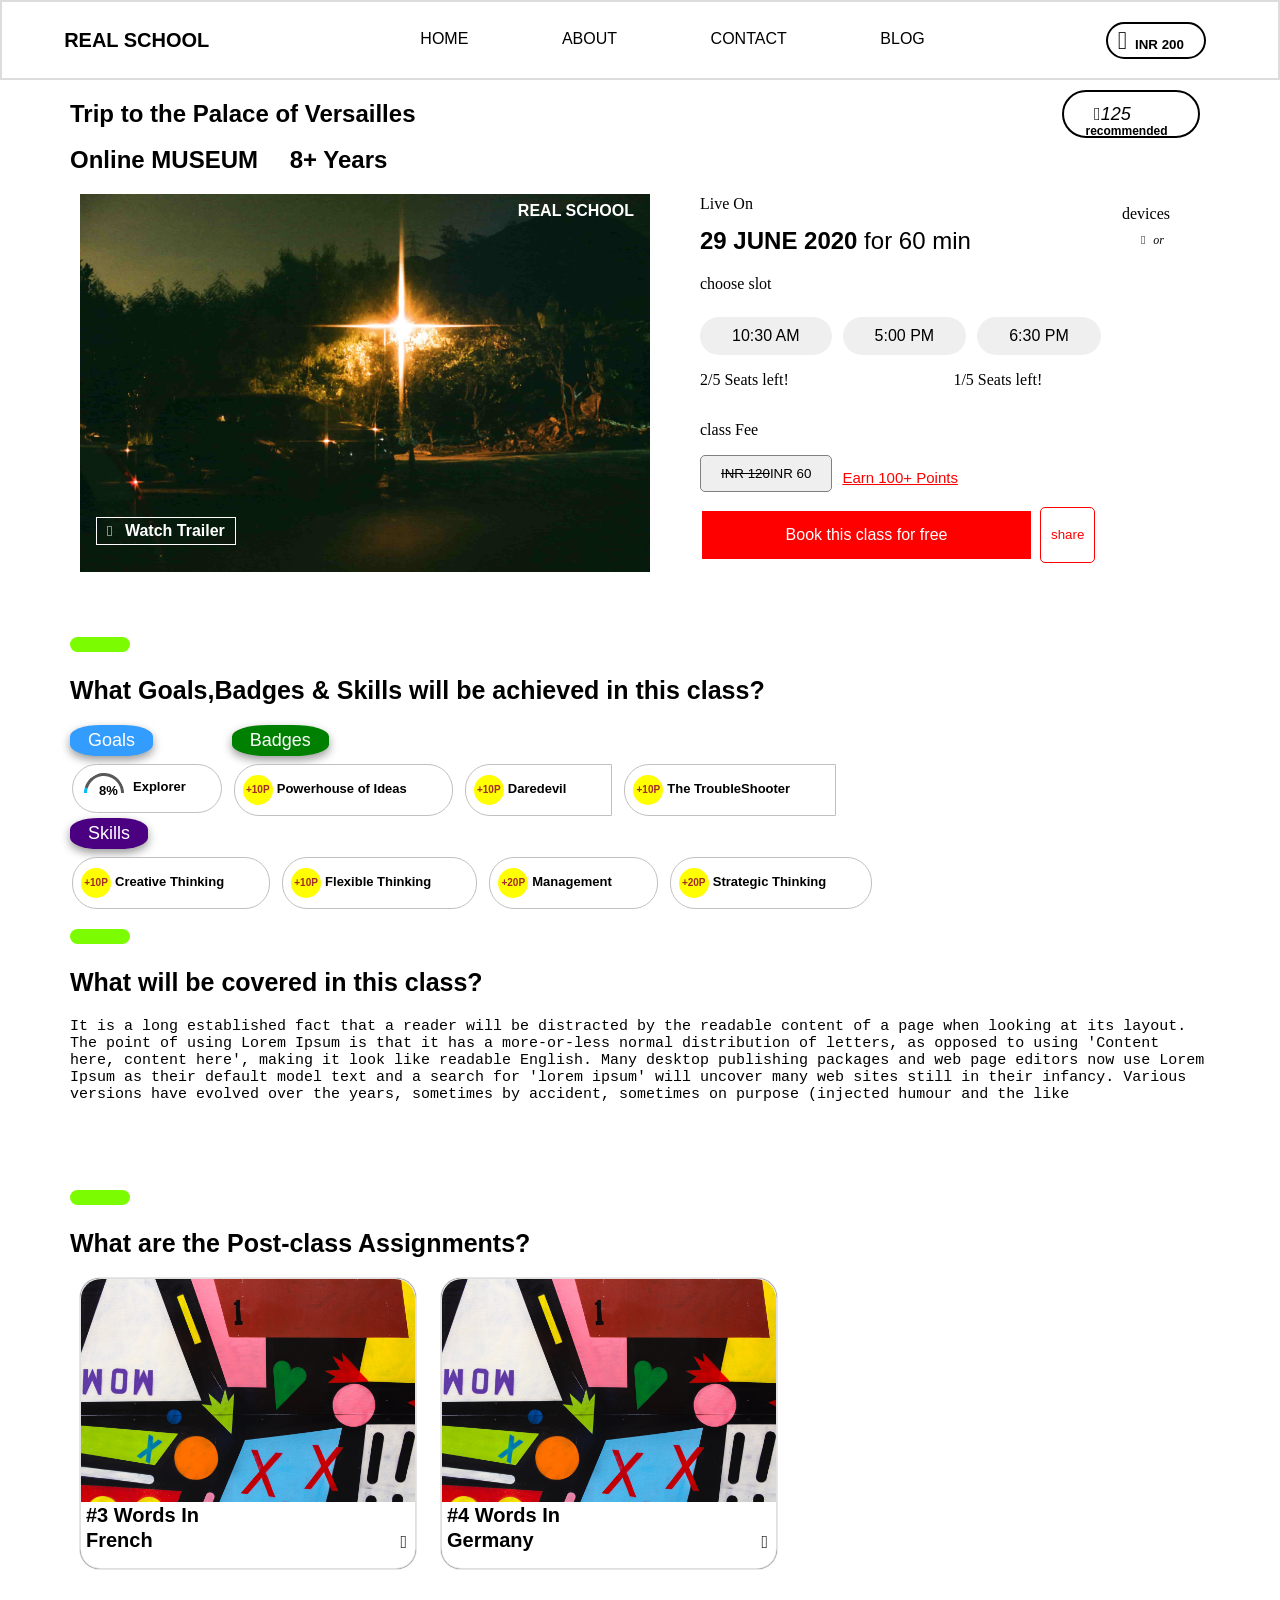
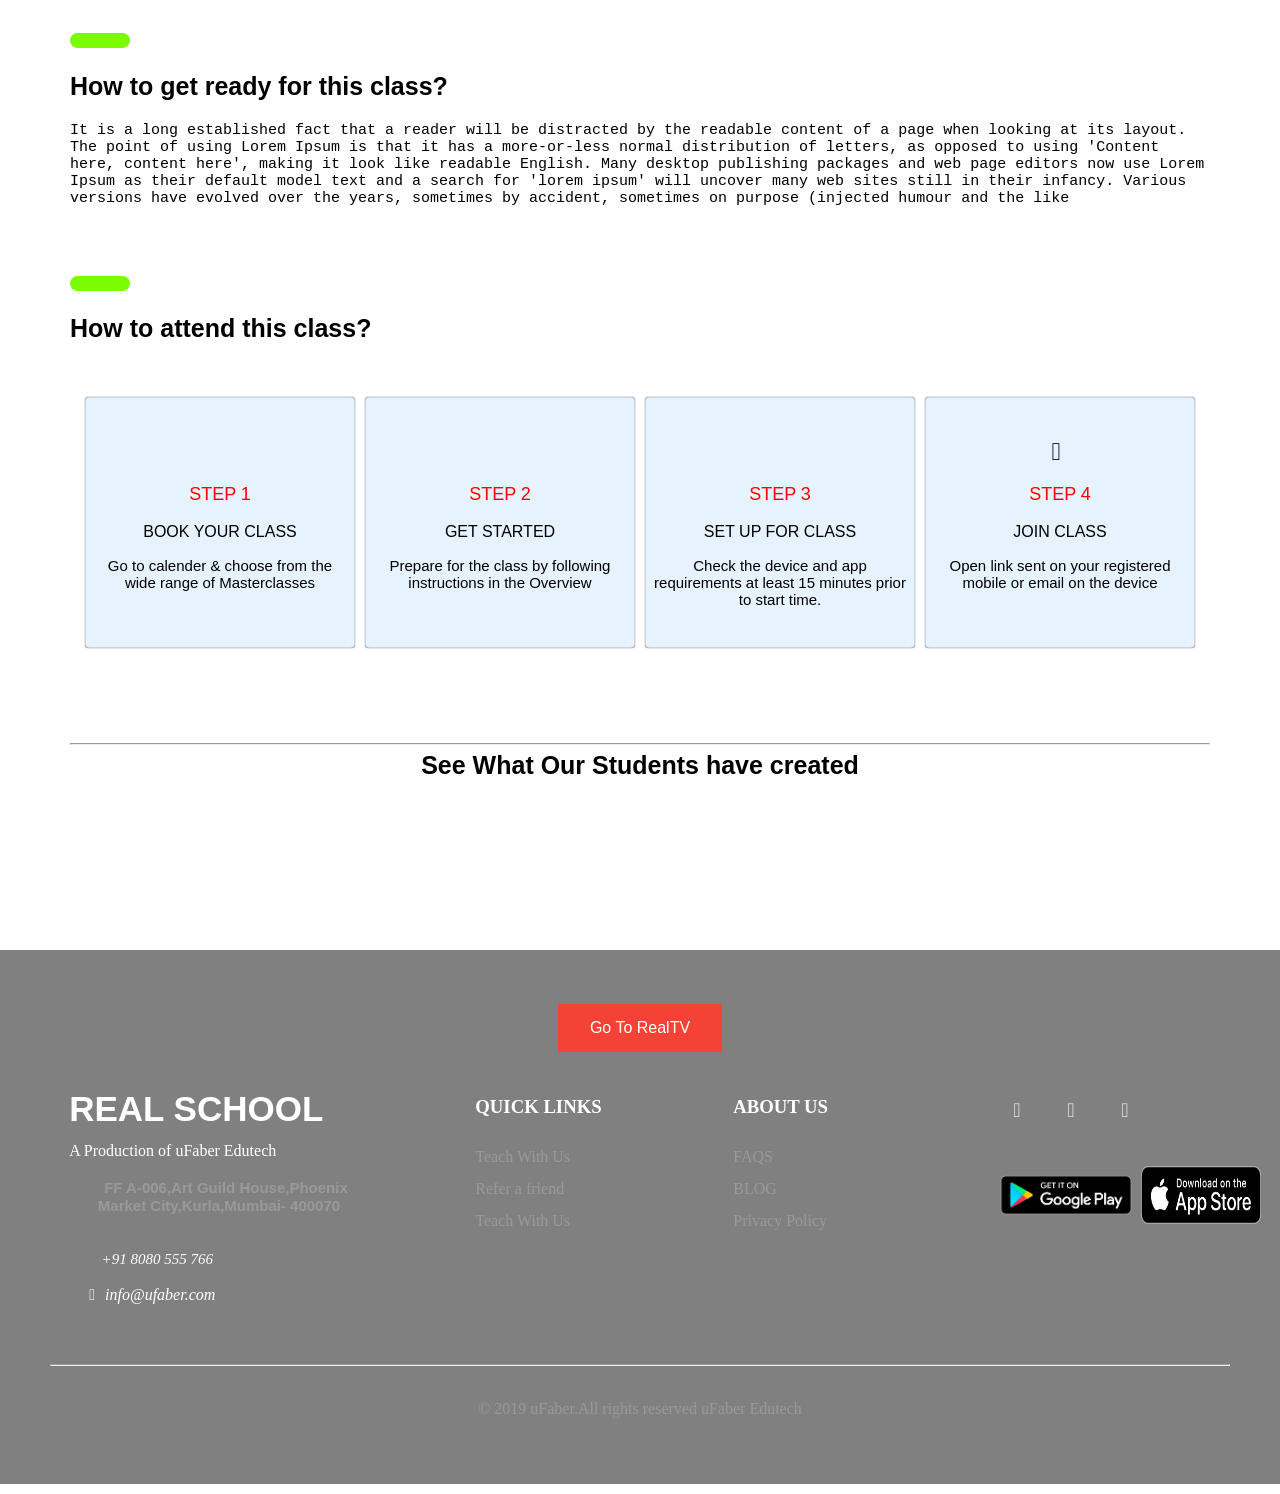
==== home.html @ 6461857f "changed js" ====
<!DOCTYPE html>
<html lang="en" dir="ltr">
  <head>
    <meta charset="utf-8">
      <meta name="viewport" content="width=device-width, initial-scale=1.0">
      <link rel="stylesheet" href="nav.css">
      <link rel="stylesheet" href="styles.css">
      <link rel="stylesheet" href="cards.css">
      <link rel="stylesheet" href="image-slider.css">
      <link rel="stylesheet" href="target.css">
    <link rel="stylesheet" href="https://cdnjs.cloudflare.com/ajax/libs/slick-carousel/1.8.1/slick.min.css" />
    <link rel="stylesheet" href="https://cdnjs.cloudflare.com/ajax/libs/font-awesome/4.7.0/css/font-awesome.min.css"/>
    <link rel="stylesheet" href="footer.css">
    <title></title>
  </head>
  <body>
    <nav>
  <div class="logo">
      <h4 id="school">REAL SCHOOL</h4>
  </div>
  <ul class="nav-links">
      <a href="#">Home</a>
      <a href="#">About</a>
      <a href="#">Contact</a>
     <a href="#">Blog</a>

  </ul>
<button class="profile"><i class="fas fa-user-circle" style="font-size:25px;margin-top:2px;margin-left:-10px"></i><span id="profile__currency">INR 200</span></button>
  <div class="burger">
    <div class="line1"></div>
    <div class="line2"></div>
    <div class="line3"></div>
  </div>
</nav>
<script src="nav.js"></script>
<section id="section">
   <div class="header__section">
     <div class="header__one">
     <h1 class="trip">Trip to the Palace of Versailles</h1>
     <button class="button__thumbs"><i class="far fa-thumbs-up">125</i> <span class="recommended">recommended</span></button>
   </div>
   <h2 class="museum">Online MUSEUM <span style="margin-left:25px">8+ Years </span></h2>
   <div class="booking__content">
     <div class="image__left">
     <img src="images/wall-min.jpg" class="image-one">
      <div class="bottom-left"><i class="fas fa-play" style="font-size:15px"></i> Watch Trailer</div>
      <div class="top-right">REAL SCHOOL</div>
   </div>
     <div class="booking">
       <p>Live On </p>
       <p id="device">devices</p>
       <h2 class="header__two">29 JUNE 2020 <span style="font-weight:300">for 60 min</span></h2>

<div class="devices">
  <i class="fas fa-laptop" style="font-size:12px"><span class="or">or</span></i>
<i class="fas fa-mobile-alt" style="font-size:12px"></i>
</div>
<p id="slot">choose slot</p>
<button class="button__booking">10:30 AM</button>
<button class="button__booking">5:00 PM</button>
<button class="button__booking">6:30 PM</button>
<div class="seats">
<p id="seat__left">2/5 Seats left!</p>
<p id="seat__right">1/5 Seats left!</p>
</div>
<p id="text__fees">class Fee</p>
<div class="fees">
  <button class="rupees"><span id="inr">INR 120</span>INR 60</button>
    <a href="#" class="points">Earn 100+ Points</a>
</div>
<div id="book__class">
  <button class="bookClass">Book this class for free </button>
  <button class="share">share</button>
</div>
     </div>
   </div>
   </div>
   <br>
   <br>
   <br>
    <button class="line__green"></button>
    <h1 class="content__headers">What Goals,Badges & Skills will be achieved in this class?</h1>
    <div class="content__Goal__badge">
      <div class="goals__header__div">
        <button class="goals__header">Goals</button>
        <div class="skills__progress">
          <div class="button__slides">
          <button class="explorer__button"><div class="progress">
  <div class="barOverflow">
    <div class="bar"></div>
  </div>
  <span class="percentage"><p class="progress__percentage">+15</p></span>%
</div> Explorer</button>
          </div>
    </div>
  </div>
    <div class="badges__header__div">
      <button class="badges__header">Badges</button>
      <div class="skills__badges">
        <div class="myBadges">
        <button class="badges__button__thinking"><span class="circle__dot"><p>+10P</p></span>Powerhouse of Ideas</button>
        </div>
        <div class="myBadges">
        <button class="badges__button"><span class="circle__dot"><p>+10P</p></span>Daredevil</button>
        </div>
        <div class="myBadges">
        <button class="badges__button"><span class="circle__dot"><p>+10P</p></span>The TroubleShooter</button>
        </div>
        <div style="text-align:center">
           <span class="badge__dot"></span>
            <span class="badge__dot"></span>
            <span class="badge__dot"></span>

        </div>
      </div>
    </div>
  </div>
    <div class="content__skills">
      <div class="skills__header__div">
        <button class="skills__header">Skills</button>
        </div>
      <div class="skills">
        <div class="mySlides ">
        <button class="skills__button"><span class="circle__dot"><p>+10P</p></span>Creative Thinking</button>
        </div>
        <div class="mySlides ">
          <button class="skills__button"><span class="circle__dot"><p>+10P</p></span>Flexible Thinking</button>
          </div>
          <div class="mySlides ">
            <button class="skills__button"><span class="circle__dot"><p>+20P</p></span>Management</button>
            </div>
            <div class="mySlides ">
              <button class="skills__button"><span class="circle__dot"><p>+20P</p></span>Strategic Thinking</button>
              </div>

                <div style="text-align:center">
                   <span class="dot"></span>
                    <span class="dot"></span>
                    <span class="dot"></span>
                    <span class="dot"></span>

                </div>
              </div>
              </div>
              <br>
              <button class="line__green"></button>
              <h1 class="content__headers">What will be covered in this class?</h1>
                 <p class="text__content">It is a long established fact that a reader will be distracted by the readable content of a page when looking at its layout. The point of using Lorem Ipsum is that it has a more-or-less normal distribution of letters, as opposed to using 'Content here, content here', making it look like readable English. Many desktop publishing packages and web page editors now use Lorem Ipsum as their default model text
                and a search for 'lorem ipsum' will uncover many web sites still in their infancy. Various versions have evolved over the years, sometimes by accident, sometimes on purpose (injected humour and the like
               </p>
               <br>
               <br>
               <br>
               <br>
                 <button class="line__green"></button>
                 <h1 class="content__headers">What are the Post-class Assignments?</h1>
                 <div class="cardSlides">
                   <div class="card__containers">
                     <div class="card">
                     <img src="images/dummy1.jpg" class="card__image" alt="">
                     <h2 class="card__header">#3 Words In </h2>
                     <div class="card__text">
                     <h2 class="card__header_two">French</h2>
                     <i class="fas fa-arrow-right" style="font-size:18px;"></i>
                   </div>
                       </div>
                       <div class="card">
                       <img src="images/dummy1.jpg" class="card__image" alt="">
                       <h2 class="card__header">#4 Words In </h2>
                       <div class="card__text">
                       <h2 class="card__header_two">Germany</h2>
                       <i class="fas fa-arrow-right" style="font-size:18px;"></i>
                     </div>
                         </div>
                         <div style="text-align:center">
                            <span class="card_dot"></span>
                             <span class="card_dot"></span>
                         </div>

                 </div>
             </div>
             <br>
             <br>
             <br>
             <button class="line__green"></button>
             <h1 class="content__headers">How to get ready for this class?</h1>
             <p class="text__content">It is a long established fact that a reader will be distracted by the readable content of a page when looking at its layout. The point of using Lorem Ipsum is that it has a more-or-less normal distribution of letters, as opposed to using 'Content here, content here', making it look like readable English. Many desktop publishing packages and web page editors now use Lorem Ipsum as their default model text
            and a search for 'lorem ipsum' will uncover many web sites still in their infancy. Various versions have evolved over the years, sometimes by accident, sometimes on purpose (injected humour and the like
           </p>
           <br>
           <br>
           <br>
           <button class="line__green"></button>
           <h1 class="content__headers">How to attend this class?</h1>
           <br>
           <div class="class__card__containers">
             <div class="class__card">
              <i class="fas fa-book-reader" style="font-size:25px"></i>
              <p class="para-one">STEP 1 </p>
              <p class="para-two">BOOK YOUR CLASS</p>
              <p class="para-three">Go to calender & choose from the wide range of Masterclasses</p>
               </div>
               <div class="class__card">
              <i class="fas fa-handshake" style="font-size:25px"></i>
              <p class="para-one">STEP 2 </p>
              <p class="para-two">GET STARTED</p>
              <p class="para-three">Prepare for the class by following instructions in the Overview</p>
                 </div>
                 <div class="class__card">
                   <i class="fas fa-calendar-minus" style="font-size:25px"></i>
                   <p class="para-one">STEP 3 </p>
                   <p class="para-two">SET UP FOR CLASS</p>
                   <p class="para-three">Check the device and app requirements at least 15 minutes prior to start time.</p>
                   </div>
                   <div class="class__card">
                     <i class="fas fa-hourglass-start" style="font-size:25px"></i>
                     <p class="para-one">STEP 4 </p>
                     <p class="para-two">JOIN CLASS</p>
                     <p class="para-three">Open link sent on your registered mobile or email on the device</p>
                     </div>

             </div>
             <div style="text-align:center">
                <span class="class__card__dot"></span>
                 <span class="class__card__dot"></span>
                    <span class="class__card__dot"></span>
                        <span class="class__card__dot"></span>
             </div>
           <br>
           <br>
           <br>
           <br>


                      <hr>
                   <h2 class="slider__header"> See What Our Students have created </h2>

              <div class="wrap">
            <div class="slider">

              <div class="item">
                <img src="https://images.unsplash.com/photo-1425342605259-25d80e320565?dpr=1&auto=format&fit=crop&w=568&h=379&q=60&cs=tinysrgb&ixid=dW5zcGxhc2guY29tOzs7Ozs%3D" alt="">
              </div>
              <div class="item">
                <img src="https://images.unsplash.com/photo-1489440543286-a69330151c0b?dpr=1&auto=format&fit=crop&w=568&h=379&q=60&cs=tinysrgb&ixid=dW5zcGxhc2guY29tOzs7Ozs%3D" alt="">
              </div>
              <div class="item">
                <img src="https://images.unsplash.com/photo-1490718687940-0ecadf414600?dpr=1&auto=format&fit=crop&w=568&h=378&q=60&cs=tinysrgb&ixid=dW5zcGxhc2guY29tOzs7Ozs%3D" alt="">
              </div>
              <div class="item">
                <img src="https://images.unsplash.com/photo-1507032336878-13f159192baa?dpr=1&auto=format&fit=crop&w=568&h=379&q=60&cs=tinysrgb&ixid=dW5zcGxhc2guY29tOzs7Ozs%3D" alt="">
              </div>
              <div class="item">
                <img src="https://images.unsplash.com/photo-1506268919522-a927511962a9?dpr=1&auto=format&fit=crop&w=568&h=379&q=60&cs=tinysrgb&ixid=dW5zcGxhc2guY29tOzs7Ozs%3D" alt="">
              </div>
              <div class="item">
                <img src="https://images.unsplash.com/photo-1501879779179-4576bae71d8d?dpr=1&auto=format&fit=crop&w=568&h=379&q=60&cs=tinysrgb&ixid=dW5zcGxhc2guY29tOzs7Ozs%3D" alt="">
              </div>
              <div class="item">
                <img src="https://images.unsplash.com/photo-1494253188410-ff0cdea5499e?dpr=1&auto=format&fit=crop&w=568&h=379&q=60&cs=tinysrgb&ixid=dW5zcGxhc2guY29tOzs7Ozs%3D" alt="">
              </div>
              <div class="item">
                <img src="https://images.unsplash.com/photo-1511965682784-5ec68f744ea1?dpr=1&auto=format&fit=crop&w=568&h=319&q=60&cs=tinysrgb&ixid=dW5zcGxhc2guY29tOzs7Ozs%3D" alt="">
              </div>

            </div>
          </div>
</section>
<footer class="footer">
  <div style="text-align:center">
    <button class="button button3">Go To RealTV</button>
  </div>
  <ul class="footer-left">
    <h2 class="name">REAL SCHOOL</h2>
    <p id="ufaber">A Production of uFaber Edutech</p>
    <p
    <i class="fas fa-map-marker-alt" ></i><span class="address" style="margin-left:10px">FF A-006,Art Guild House,Phoenix Market City,Kurla,Mumbai- 400070</span>
</p>
      <div class="contact">
    <i class="fas fa-phone-square-alt" style="font-size:15px"><span style="margin-left:10px">+91 8080 555 766</span></i>
    <i class="fas fa-envelope" style="font-size:15px,margin-right:35px"><span style="margin-left:10px">info@ufaber.com</span></i>
  </div>
</ul>

<ul class="footer-right">
<li>
  <h3>QUICK LINKS</h3>
  <ul class="box">
    <li><a href="#">Teach With Us</a></li>
      <li><a href="#">Refer a friend</a></li>
        <li><a href="#">Teach With Us</a></li>
  </ul>
</li>

<li>
  <h3>ABOUT US</h3>
  <ul class="box">
    <li><a href="#">FAQS</a></li>
      <li><a href="#">BLOG</a></li>
        <li><a href="#">Privacy Policy</a></li>
  </ul>
</li>

<li>
<div class="socials">
  <a href="#"><i class="fab fa-facebook"></i></a>
  <a href="#"><i class="fab fa-instagram"></i></a>
  <a href="#"><i class="fab fa-youtube"></i></a>
</div>
<div class="stores">
  <img src="images/playstore.png" style="width:150px" alt="">
  <img src="images/appstore" style="width:120px" alt="">
</div>
</li>
</ul>
<hr>
<div class="footer-bottom">
  <p>&copy; 2019 uFaber.All rights reserved uFaber Edutech </p>
</div>
</footer>
<script src="Goals.js"></script>
    <script ="https://cdnjs.cloudflare.com/ajax/libs/jquery/3.5.1/jquery.min.js"></script>
      <script>
var skill__slideIndex = 0;
showSlides();
function showSlides() {
  var j;
  var skills__slides = document.getElementsByClassName("mySlides");
  var skill__dots = document.getElementsByClassName("dot");
if(screen.width <= 600){
    for (j = 0; j < skills__slides.length; j++) {
      skills__slides[j].style.display = "none";
    }
    skill__slideIndex++;
    if (skill__slideIndex > skills__slides.length) {skill__slideIndex = 1}
    for (j = 0; j < skill__dots.length; j++) {
      skill__dots[j].className = skill__dots[j].className.replace(" active", "");
    }
    skills__slides[skill__slideIndex-1].style.display = "block";
    skill__dots[skill__slideIndex-1].className += " active";
    setTimeout(showSlides, 2000); // Change image every 2 seconds
  }

}
</script>
<script src="cardSlider.js"></script>
    <script src="cards.js"></script>
<script src="https://code.jquery.com/jquery-2.2.4.js"></script>
<script src="https://cdnjs.cloudflare.com/ajax/libs/slick-carousel/1.8.1/slick.min.js"></script>
<script src="https://kit.fontawesome.com/9a6b2c4018.js" crossorigin="anonymous"></script>
<script src="image-slider.js">
  </script>

  <script src="https://cdnjs.cloudflare.com/ajax/libs/jquery/3.2.1/jquery.min.js"></script>
  <script src="target.js"></script>

  </body>
</html>
---- nav.css ----
body {
  margin: 0;
  padding: 0;
}
div{
  box-sizing: border-box;
}
nav{
  font-family: sans-serif;
  font-weight: 500;
  background:;
  display: flex;
  justify-content:space-around;
  align-items: center;
  color: black;
  border:2px solid #DCDCDC;
}

#school {
  font-size: 20px;
  font-weight: 700;
  font-family: sans-serif;
}
.nav-links {
    display: flex;
    justify-content:space-around;
    width: 50%;
    text-transform: uppercase;
}
.nav-links a{
  display: block;
   text-transform: uppercase;
   text-decoration: none;
   color: black;
  border-bottom:2px solid transparent;
  transition:0.5s ease;
  transform: translateX(0%);
}
.nav-links a:hover{
  color:#38b8ff;
  letter-spacing: 5px;
}

.burger{
  display: none;
}
.burger div{
  width: 25px;
  height: 3px;
  background: black;
  margin: 5px;
  transition:all 0.5s ease;
}
@media only screen and (max-width: 760px){
   nav{
    justify-content: space-between;
    padding: 0 5vw;
  }
  .nav-links{
    position: absolute;
    right: 0;
    top:8vh;
    min-height:92vh;
    background: #333;
    display: flex;
    flex-direction: column;
    align-items: center;
    width: 50%;
    margin: 0;
    padding: 0;
    transform: translateX(100%);
    transition:All 0.5s ease-in;
  }
  .nav-links a{
    opacity: 0;

  }
  .button {
    margin:0;
    padding:0;
  }

  .burger{
    display: block;
  }

}
@media screen and (max-width:600px){
  #school {
    font-size: 12px;
  }
}
@media only screen and (max-width: 640px){

  nav{
    justify-content: space-between;
  }
    padding: 0 5vw;

}
.nav-active{
  transform: translateX(0);
}
@media only screen and (max-width: 460px){
  .nav-links{
    width: 100%;
    transition:All 0.5s ease;
  }
}
.nav-active{
  transform: translateX(0);
}
@keyframes navLinkFade{
  from{
    opacity: 0;
    transform: translateX(50px);
  }
  to{
    opacity: 1;
    transform: translateX(0);
  }
}
.toggle .line1{
   transform: rotate(-45deg) translate(-5px,6px );
}
.toggle .line2{
   opacity: 0;
}
.toggle .line3{
   transform: rotate(45deg) translate(-5px,-6px );
}
---- styles.css ----
body {
    box-sizing: border-box;
      overflow-x: hidden;
}

.profile {
  border:2px solid black;
  border-radius: 25px;
  background: white;
  margin: 10px;
  padding:2px 20px;
}
#profile__currency{
  font-weight: bold;
  margin-top: -15%;
}
#section {
  margin-left: 70px;
  margin-right: 70px;
}

.header__one {
  display: flex;
  flex-wrap: wrap;
  justify-content: space-between;
}
h1 {
  font-family: sans-serif;
}
h2 {
  font-family: sans-serif;
  margin-top: -2px;
}
.button__thumbs {
  border:2px solid black;
  border-radius: 25px;
  background: white;
  margin: 10px;
}
.far {
  font-size: 18px;
position: relative;
left:20%;
padding: 0;
margin: 0;
}
.booking__content {
  display: flex;
  justify-content: space-around;
}
.image__left {
  position: relative;
 text-align: center;
 color: white;
  width:50%;
  height: auto;
}
.top-right {
  position: absolute;
  top: 8px;
  right: 16px;
  color:white;
  font-family: sans-serif;
  font-weight: 700;
}
.bottom-left {
  position: absolute;
  bottom:38px;
  left: 16px;
  color:white;
  font-family: sans-serif;
  font-weight: 700;
  border:1px solid white;
  padding:4px 10px;
}

.booking {
  margin-top: -35px;
  padding:20px 30px;
  width:calc(50% - 40px);
}
#device {
  margin-top: -24px;
  float: right;
}
.devices {
  float: right;
  display: flex;
  margin-top: -30px;
  margin-right: -10px;
}
.or {
  margin-left: 8px;
}
.button__booking {
  border: none;
color: black;
font-family: sans-serif;
padding: 10px 32px;
text-align: center;
text-decoration: none;
display: inline-block;
font-size: 16px;
margin-right: 7px;
margin-top:8px;
cursor: pointer;
border-radius:25px;
}
@media screen and (max-width:1175px) and (min-width:1024px) {

  .button__booking {
    padding:5px 15px;
  }
}
@media screen and (min-width:320px) and (max-width:600px) {
  .button__booking{
    padding:3px 10px;
  }
}

.seats {
  display: flex;
}
#seat__left{
  margin-right:35%;
}
.recommended {
  font-size: 12px;
  font-weight: 700;
  position: relative;
  top:15px;
  left:-20%;
  margin: 0;
  padding: 0;
}
.fees {
  margin-top:15px;
  display: flex;
}
.rupees {
  padding:10px 20px;
  border: 1px solid grey;
  border-radius: 5px;
  margin-right:10px;
}

#inr{
text-decoration: line-through;
}
.points {
  margin-top: 14px;
  color:red;
  font-size: 15px;
  font-weight: 500;
  font-family: sans-serif;
}
#book__class{
  margin-top:15px;
  display: flex;
}
.bookClass {
  width:70%;
  background-color: red;
  border: none;
  color: white;
  padding: 15px 32px;
  text-align: center;
  text-decoration: none;
  display: inline-block;
  font-size: 16px;
  margin: 4px 2px;
  cursor: pointer;
}
.share {
  padding:2px 10px;
  margin-left:7px;
  background-color: #fff;
  border:1px solid red;
  border-radius: 5px;
  color:red;
}
.goals__header {
  font-size: 18px;
  font-family: sans-serif;
  font-weight: 400;
  color:white;
  background-color:#339cff;
  padding:5px 18px;
  border: none;
  border-radius: 37%;
  box-shadow: 0px 4px 10px rgba(0, 0, 0, 0.4);
  margin-bottom: 6px;
}

.radialProgressBar {
  border-radius: 50%;
  -webkit-transform: translate(50%, 50%);
          transform: translate(50%, 50%);
  width: 100px;
  height: 100px;
  display: -webkit-box;
  display: -ms-flexbox;
  display: flex;
  background: #ddd;
  margin: 20px;
}
.radialProgressBar .overlay {
  border-radius: 50%;
  width: 80px;
  height: 80px;
  margin: auto;
  background: #fff;
  text-align: center;
  padding-top: 30%;
}
.progress-10 {
  background-image: -webkit-linear-gradient(36deg, #ddd 50%, transparent 50%), -webkit-linear-gradient(left, #028cd5 50%, #ddd 50%);
  background-image: linear-gradient(54deg, #ddd 50%, transparent 50%), linear-gradient(90deg, #028cd5 50%, #ddd 50%);
}

.skills__header {
  font-size: 18px;
  font-family: sans-serif;
  font-weight: 400;
  color:white;
  background-color:#4B0082;
  padding:5px 18px;
  border: none;
  border-radius: 37%;
  box-shadow: 0px 4px 10px rgba(0, 0, 0, 0.4);
  margin-bottom: 6px;
}
.skills {
  align-items: center;
display: flex;
}

.mySlides {
  text-align: center;
}
.skills__button {
  border: 1px solid #C0C0C0;
  background-color: white;
  color:black;
  padding: 5px 35px;
  text-align: center;
  text-decoration: none;
  font-weight: 600;
  font-size: 13px;
  font-family: sans-serif;
  display: inline-block;
  margin: 2px 2px;
  cursor: pointer;
  border-radius:25px;
}
.circle__dot {
  margin-left: -37px;
  height: 30px;
  width: 30px;
  background-color: yellow;
  border-radius: 50%;
  display: inline-block;
    margin-right: 4px;

}
.circle__dot p {
  text-align: center;
  color: brown;
  margin-top: 9px;
  font-size: 10px;
  font-weight: bold;
margin-right: 0;
padding-right: 0;
}

.line__green {
width:60px;
height:15px;
border-radius:25px;
background-color:#7CFC00;
border:none;
font-size: 20px;
}
.content__headers {
  font-family: sans-serif;
  font-weight: 700;
  font-size: 25px;
}
.text__content{
  font-family: monospace;
  font-size: 15px;
  font-weight: 500;
}
.card__containers {
  display: flex;
   flex-wrap: wrap;
   margin: 10px;
}

.card {
  box-shadow: 0 0 1px black;
width: 30%;
height:28%;
  cursor: pointer;
  background-color: #fff;
    background-clip: border-box;
    border: 1px solid rgba(0,0,0,.125);
    border-radius: 20px;
    transition: 0.3s;
    margin-right: 25px;
}
.card__image {
  width:100%;
  height:auto;
  border-radius: 20px 20px 0 0;
}
.card__text{
  display: flex;
  flex-wrap: wrap;
  justify-content: space-between;
}
.card__header{
  font-family: sans-serif;
  font-size: 20px;
  font-weight: 600;
  margin-left: 5px;
}
.card__header_two{
  margin-top: -15px;
  font-size: 20px;
  font-family: sans-serif;
  font-weight: 600;
  margin-left: 5px;
}
.fas {
  margin-top: -12px;
  margin-right: 8px;
}

@media screen and (max-width:600px){
  .trip{
    font-size: 15px;
  }
  .museum{
    font-size: 13px;
  }
  .header__two{
    margin-top: -7px;
    font-size: 18px;
  }

  .devices {
    margin-top: 10px;
  }
  .booking{
    padding:0px;
  }
  .button__booking {
    padding:4px 20px;
    font-size: 10px;
  }
  .seats {
    font-size: 10px;
  }
  #seat__left{
    margin-right: 45%;
  }
  .bookClass{
    padding:8px 14px;
    font-size: 13px;
  }
  #section {
    margin-left: 5px;
    margin-right: 5px;
  }
  .booking__content{
    display:grid;
    margin: 5px;
  }
  .image__left {
    width:100%;
  }
  .booking{
    width:100%;
  }
  .button__thumbs{
    display: none;
  }
  .recommended {
    display: none;
  }
  .skills__header__div{
    margin-left: 25px;
  }
  .skills {
    display:block;
  }
  .mySlides {
    text-align: center;
  }
  .dot {
  height: 15px;
  width: 15px;
  margin: 5px 2px;
  background-color: #bbb;
  border-radius: 50%;
  display: inline-block;
  transition: background-color 0.6s ease;
   }
   .active {
  background-color: #717171;
}
.content__headers{
  font-size: 18px;
}
.text__content {
  font-size: 12px;
  margin-left: 5px;
  margin-right: 5px;
}
.card__containers {
  display: block;
}
.card{
  width:85%;
}
.card_dot {
height: 15px;
width: 15px;
margin: 5px 2px;
background-color: #bbb;
border-radius: 50%;
display: inline-block;
transition: background-color 0.6s ease;
 }
 .active {
background-color: #717171;
}

}
@media screen and (max-width:1273px) and (min-width:1024px) {
  #text__fees {
    margin-top: -15px;
  }
  #slot {
    margin-top: -10px;
    margin-bottom: -5px;
  }
  .rupees {
    padding:2px 8px;
  }
  .bookClass{
    padding:5 10px;
  }
}

@media screen and (max-width:1255px) and (min-width:1178px){
  .bottom-left {
    bottom:15%;
  }
}

@media screen and (max-width:1177px) and (min-width:1133px){
  .bottom-left {
    bottom:27%;
  }
}
@media screen and (max-width:1132px) and (min-width:1080px){
  .bottom-left {
    bottom:32%;
  }
}
@media screen and (max-width:1080px) and (min-width:990px){
.bottom-left {
  bottom:38%;
}
}
---- cards.css ----
.class__card__containers {
  display: flex;
  justify-content: space-between;
   flex-wrap: wrap;
   margin: 10px;
}

.class__card {
  box-shadow: 0 0 1px black;
width:calc(25% - 10px);
height:28%;
  padding:40px 5px;
  cursor: pointer;
  background-color: #e6f3ff;
    background-clip: border-box;
    border: 1px solid rgba(0,0,0,.125);
    border-radius: .25rem;
    transition: 0.3s;
    margin:5px;
    text-align: center;
}
.fas {
  text-align: center;
}

.para-one {
  font-family: sans-serif;
  color:red;
  text-align: center;
  font-size: 18px;
}
.para-two{
  font-size: 16px;
  font-weight: 300;
  text-align: center;
  font-family: sans-serif;
}
.para-three {
  font-family: sans-serif;
  font-size: 15px;
  text-align: center;
height:35px;
}

@media screen and (max-width:600px) {
  .class__card__containers{
    display: block;
  }
  .class__card {
    width:85%;
  }
  .class__card__dot {
  height: 15px;
  width: 15px;
  margin: 5px 2px;
  background-color: #bbb;
  border-radius: 50%;
  display: inline-block;
  transition: background-color 0.6s ease;
   }
   .active {
  background-color: #717171;
  }
}
---- image-slider.css ----
* {
  box-sizing: border-box;
}
img {
  max-width: 100%;
  width: 100%;
}
.slider__header {
  font-weight: 600;
  font-size: 25px;
  text-align: center;
  font-family: sans-serif;
}
.wrap {
  margin-top: -45px;
  position: relative;
  z-index: 100;
  width: 100%;
  height: 100%;
  padding: 0 60px;
  -webkit-background-size: cover;
  background-size: cover;
  overflow: hidden;
  margin-bottom: -110px;
}

.wrap:after {
  content:'';
  position: absolute;
  z-index: 2;
  top: 0;
  left: 0;
  right: 0;
  bottom: 0;
}

.slider {
  position: relative;
  z-index: 200;
  padding: 0 0px;
  margin: 5rem auto;
  max-width: 800px;
  width: 100%;
}

.slick-arrow {
  position: absolute;
  top: 50%;
  width: 40px;
  height: 50px;
  line-height: 50px;
  margin-top: -25px;
  border: none;
  background: transparent;
  color: #fff;
  font-family: monospace;
  font-size: 5rem;
  z-index: 300;
  outline: none;
}

.slick-prev {
  left: 250px;
  text-align: left;
}

.slick-next {
  right: 250px;
  text-align: right;
}



.item.slick-slide {
  width: 400px;
  height: 400px !important;

  transition: transform .4s;
  position: relative;
}

.slick-slide:after {
  content:'';
  position: absolute;
  z-index: 2;
  top: 0;
  left: 0;
  right: 0;
  bottom: 0;
  background: rgba(0,0,0,.5);
  transition: transform .4s;

}

.item.slick-slide {
  transform: scale(0.7)  translate(640px);

}

.item.slick-slide.slick-center + .slick-slide {
  transform: scale(0.8) translate(-250px);
  z-index: 10;

}

.item.slick-slide.slick-center + .slick-slide + .item.slick-slide {
  transform: scale(0.7)  translate(-640px);
  z-index: 5;

}

.item.slick-slide.slick-active {
  transform: scale(0.8) translate(250px);

}

.item.slick-slide.slick-center {
  /* margin: 0 -10%; */
  transform: scale(1);
  z-index: 30;
  border:15px solid black;
  border-radius: 25px;
}

.slick-center:after {
  opacity: 0;
}


@media screen and (max-width:550px) {
.slick-list {
  border:9px solid black;
  border-radius: 25px;
}
  .item.slick-slide.slick-center {
    border: none;
  }
}

@media screen and (max-width:600px){
  .wrap {
    margin-bottom: -95px;
  }
}
---- target.css ----
.content__Goal__badge{
  display: flex;
}
.badges__header {
  font-size: 18px;
  font-family: sans-serif;
  font-weight: 400;
  color:white;
  background-color:green;
  padding:5px 18px;
  border: none;
  border-radius: 37%;
  box-shadow: 0px 4px 10px rgba(0, 0, 0, 0.4);
  margin-bottom: 6px;
}
.button__slides{
  text-align: center;
  margin-right: 8px;
}
.mySlides {
  text-align: center;
  margin-right: 8px;
}
.myBadges {
  text-align: center;
  margin-right: 8px;
}

.explorer__button {
  border: 1px solid #C0C0C0;
  background-color: white;
  color:black;
  padding: 14px 35px;
  text-align: center;
  text-decoration: none;
  font-weight: 600;
  font-size: 13px;
  font-family: sans-serif;
  display: inline-block;
  margin: 2px 2px;
  cursor: pointer;
  border-radius:25px;
}
.skills__badges{
  display: flex;
}
.badges__button__thinking{
  border: 1px solid #C0C0C0;
  background-color: white;
  color:black;
  padding: 10px 45px;
  text-align: center;
  text-decoration: none;
  font-weight: 600;
  font-size: 13px;
  font-family: sans-serif;
  display: inline-block;
  margin: 2px 2px;
  cursor: pointer;
  border-radius:25px;
}
.badges__button {
  border: 1px solid #C0C0C0;
  background-color: white;
  color:black;
  padding: 10px 45px;
  text-align: center;
  text-decoration: none;
  font-weight: 600;
  font-size: 13px;
  font-family: sans-serif;
  display: inline-block;
  margin: 2px 2px;
  cursor: pointer;
  border-top-left-radius: 25px;
  border-bottom-left-radius: 25px;
}

.skills__button {
  border: 1px solid #C0C0C0;
  background-color: white;
  color:black;
  padding: 10px 45px;
  text-align: center;
  text-decoration: none;
  font-weight: 600;
  font-size: 13px;
  font-family: sans-serif;
  display: inline-block;
  margin: 2px 2px;
  cursor: pointer;
  border-radius:25px;
}
.progress{
  position: relative;
  margin-left: -24px;
  float:left;
  text-align: center;
}
.barOverflow{ /* Wraps the rotating .bar */
  position: relative;
  overflow: hidden; /* Comment this line to understand the trick */
  margin-top: -6px;
  width: 40px; height: 20px; /* Half circle (overflow) */
margin-bottom: -10px;
margin-right: 9px;

 /* bring the numbers up */
}
.bar{
  position: absolute;
  top: 0; left: 0;
  width: 40px; height: 40px; /* full circle! */
  border-radius: 50%;
  box-sizing: border-box;
  border: 3px solid #595959;     /* half gray, */
  border-bottom-color: #0bf;  /* half azure */
  border-right-color: #0bf;
}


@media screen and (max-width:600px){
  .content__Goal__badge{
    display: grid;
  }
  .skills__badges {
    display:block;
  }
  .myBadges {
    text-align: center;
  }
  .badge__dot {
  height: 15px;
  width: 15px;
  margin: 5px 2px;
  background-color: #bbb;
  border-radius: 50%;
  display: inline-block;
  transition: background-color 0.6s ease;
   }
   .active {
  background-color: #717171;
  }
}
---- footer.css ----
footer {
  display: -webkit-flex;
  display:-moz-flex;
  display:-ms-flex;
  display:-o-flex;
  display: flex;
  flex-flow: row wrap;
  padding: 50px;
  color:#fff;
  background-color: grey;
}
.button {
  border: none;
  color: white;
  padding: 15px 32px;
  text-align: center;
  text-decoration: none;
  display: inline-block;
  font-size: 16px;
  margin: 4px 2px;
  cursor: pointer;
}
.button3 {background-color: #f44336;}

.footer > * {
  flex: 1 100%;
}
.footer-left {
  margin-top: 2.2em;
  margin-left: 1.2em;
margin-bottom: 2em;
}
#ufaber {
  margin-top: -1em;
  padding-bottom:15px;
  color:white;
}

.fa-phone-square-alt{
  margin-top:0;
  margin-bottom: 2em;
}
.name {
  font-family: sans-serif;
  font-weight: 700;
  font-size: 35px;
}
.address {
  font-family: sans-serif;
  font-weight: bold;
  font-size: 15px;
  padding:2px;
}
.footer ul {
  list-style: none;
  padding-left: 0;
}
.footer  li {
  line-height: 2em;
}
.footer a {
  text-decoration: none;
}

.footer-right {
  display: -webkit-flex;
  display:-moz-flex;
  display:-ms-flex;
  display:-o-flex;
  display: flex;
  flex-flow:  row wrap;
}
.footer-right > * {
  flex: 1 50%;
  margin-left: 1.2em;
}
.box a {
  color:#999;
}
.footer-bottom {
  text-align: center;
  color:#999;
  padding-top: 10px;
  padding-bottom: 0;
  margin-bottom: 0;
}
.footer-left p {
  padding-right: 20%;
  color:#999;
}
#adress__text {
width:10%;
}
.contact {
  float: left;
  display: grid;
  padding: 20px;
}
.socials a {
  margin-top: 1.4em;
  width:40px;
  height:40px;
  display: inline-block;
  margin-left: 10px;
}
.socials a i{
  color:#e7f2f4;
  padding:10px 12px;
  font-size: 20px;
}
.stores {
  margin-top: 2em;
  display: flex;
  justify-content:space-around;
}
@media screen and (min-width:600px) {
  .footer-right > * {
    flex: 1;
  }
  .footer-left{
    flex:1 0px;
  }
  .footer-right {
    flex:2 0px;
  }
}

@media screen and (max-width:600px) {
  .footer {
    padding:15px;
  }
}
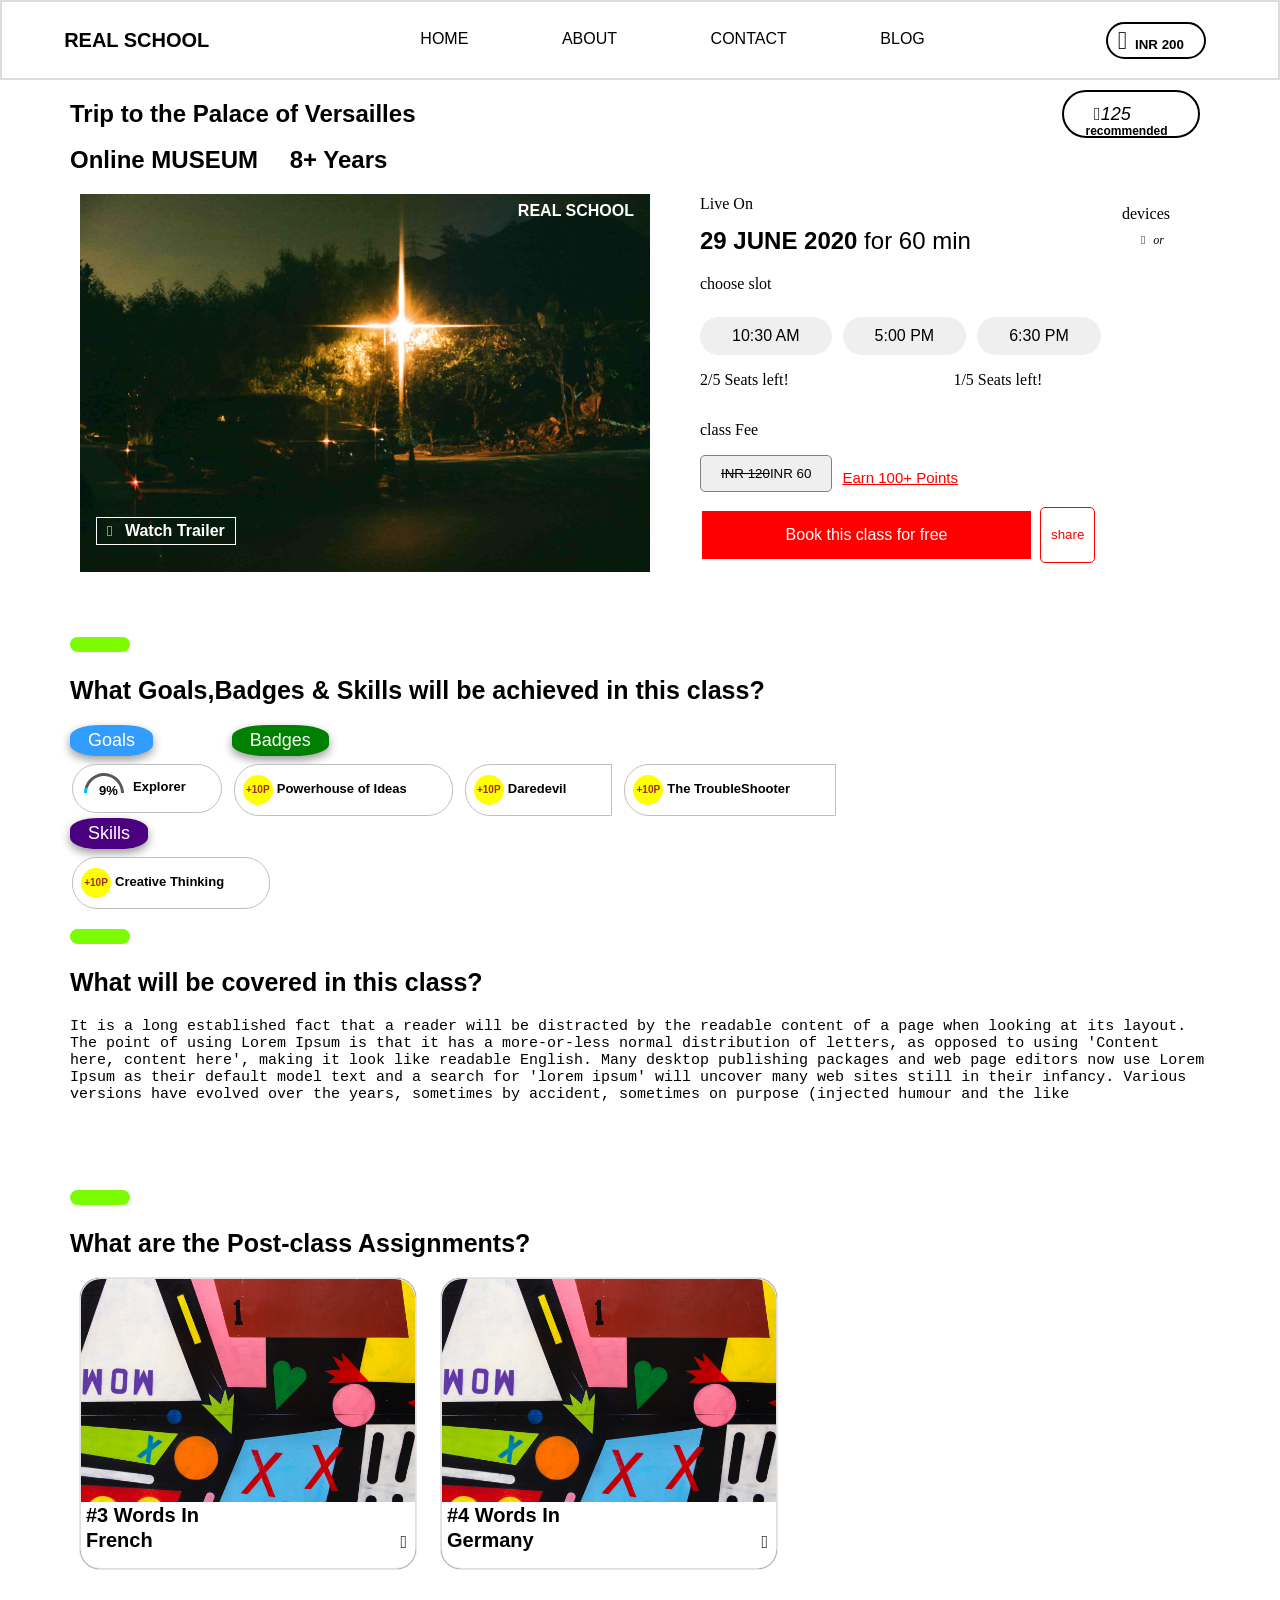
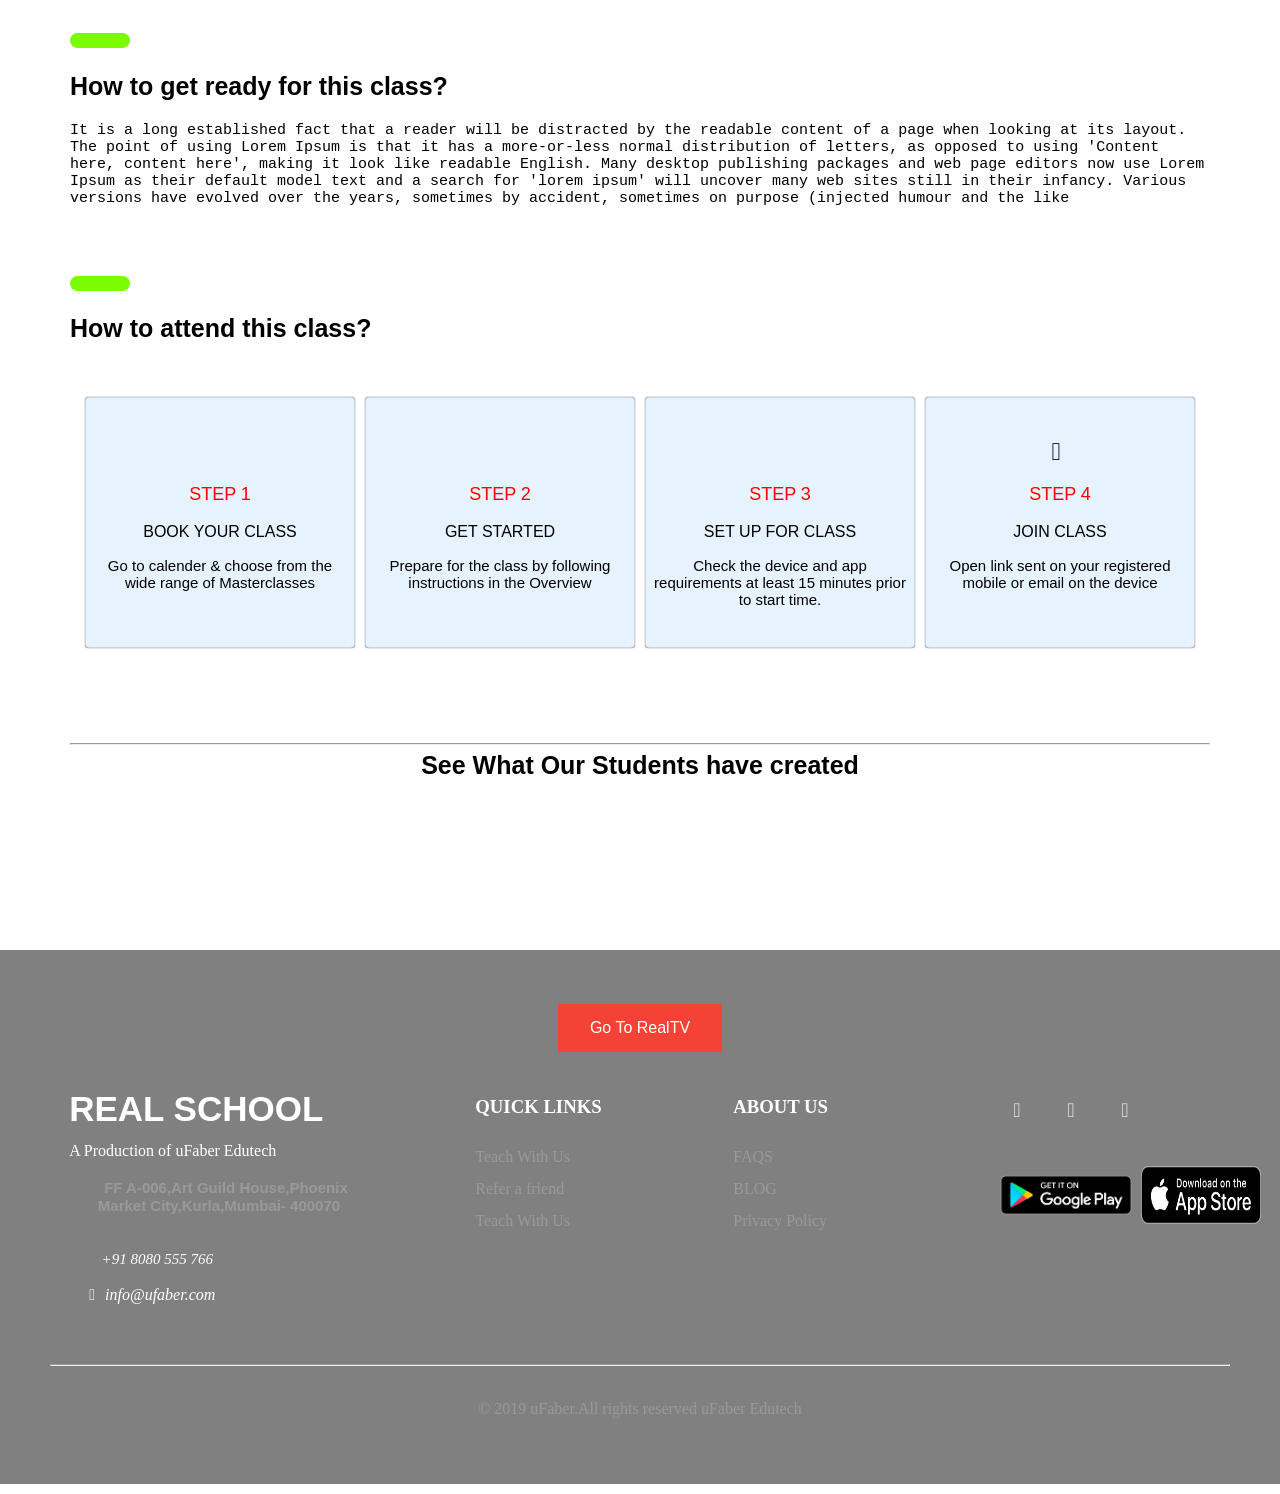
==== commit cee77f26: "changed" ====
--- a/home.html
+++ b/home.html
@@ -318,16 +318,20 @@
   <p>&copy; 2019 uFaber.All rights reserved uFaber Edutech </p>
 </div>
 </footer>
-<script src="Goals.js"></script>
+<script>
+if (screen && screen.width <= 600) {
+document.write('<script type="text/javascript" src="Goals.js"><\/script>');
+}
+</script>
     <script ="https://cdnjs.cloudflare.com/ajax/libs/jquery/3.5.1/jquery.min.js"></script>
       <script>
+
 var skill__slideIndex = 0;
 showSlides();
 function showSlides() {
   var j;
   var skills__slides = document.getElementsByClassName("mySlides");
   var skill__dots = document.getElementsByClassName("dot");
-if(screen.width <= 600){
     for (j = 0; j < skills__slides.length; j++) {
       skills__slides[j].style.display = "none";
     }
@@ -339,7 +343,7 @@
     skills__slides[skill__slideIndex-1].style.display = "block";
     skill__dots[skill__slideIndex-1].className += " active";
     setTimeout(showSlides, 2000); // Change image every 2 seconds
-  }
+
 
 }
 </script>
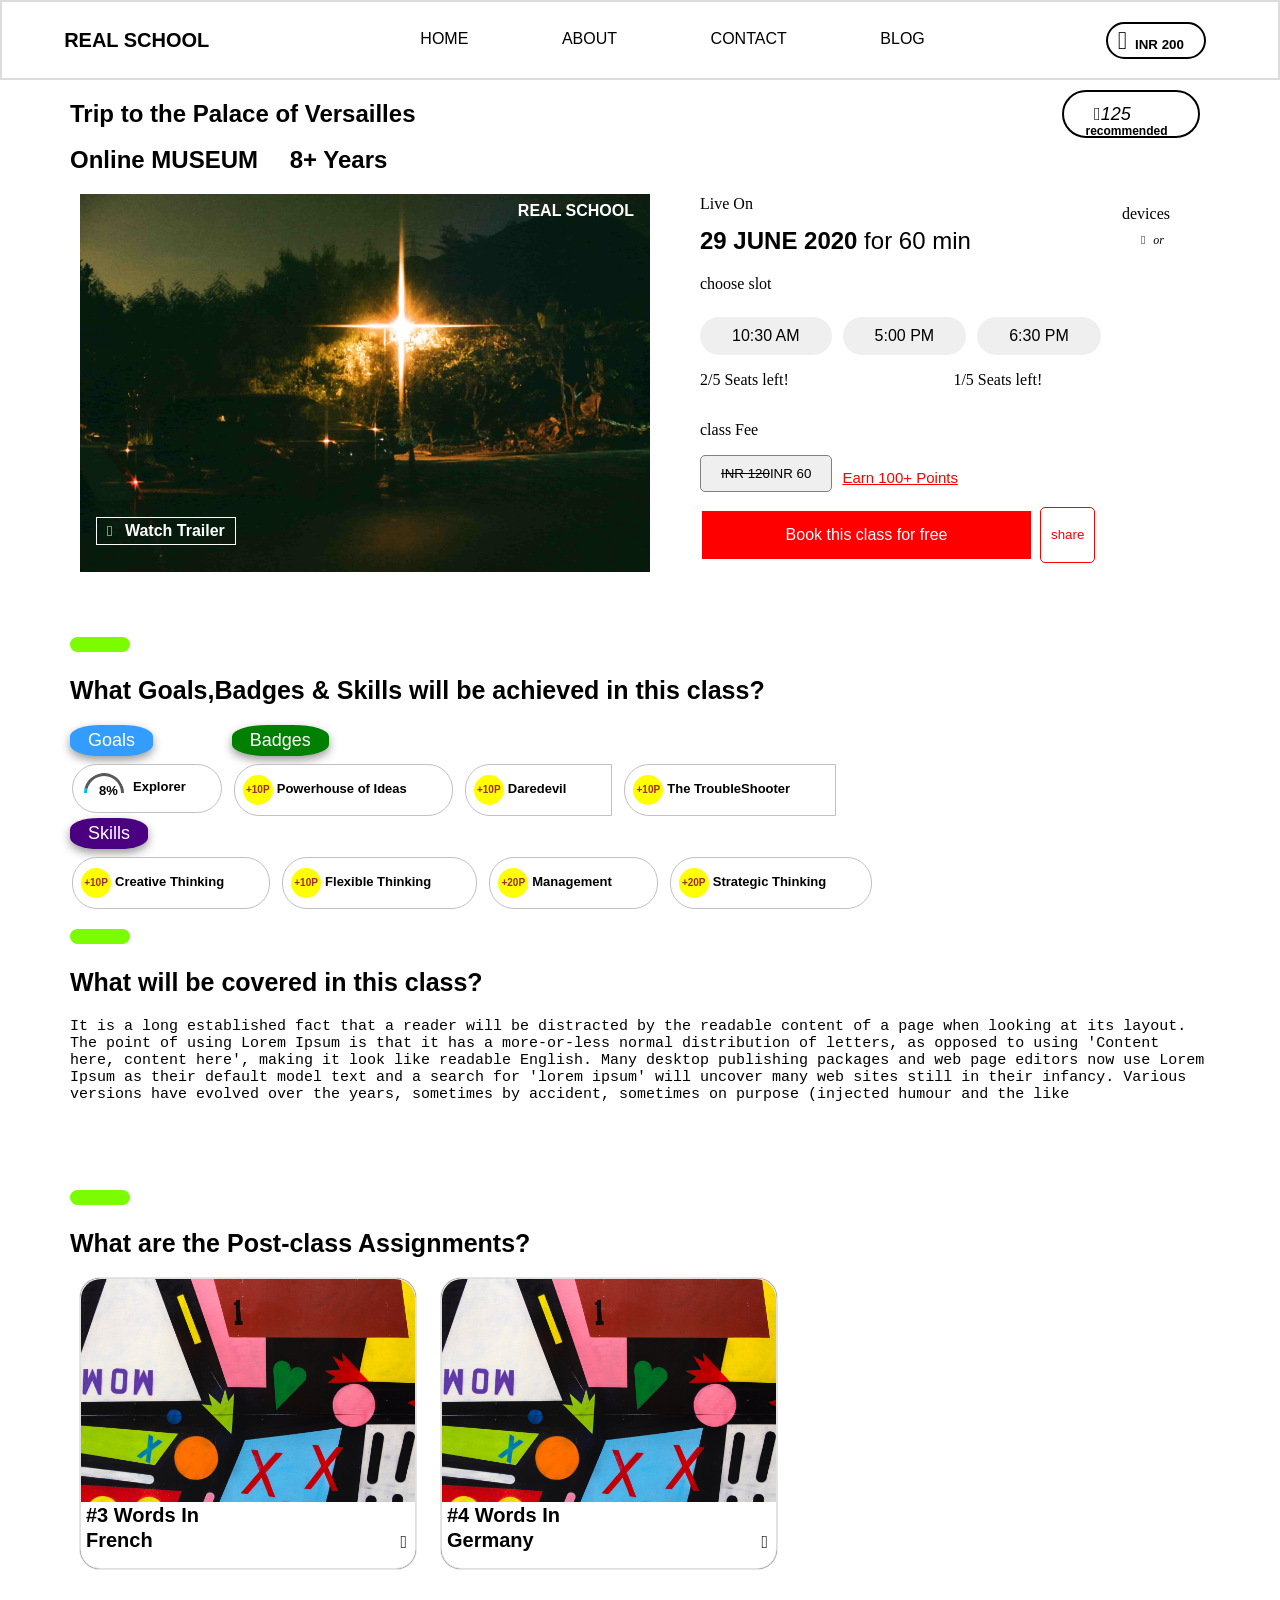
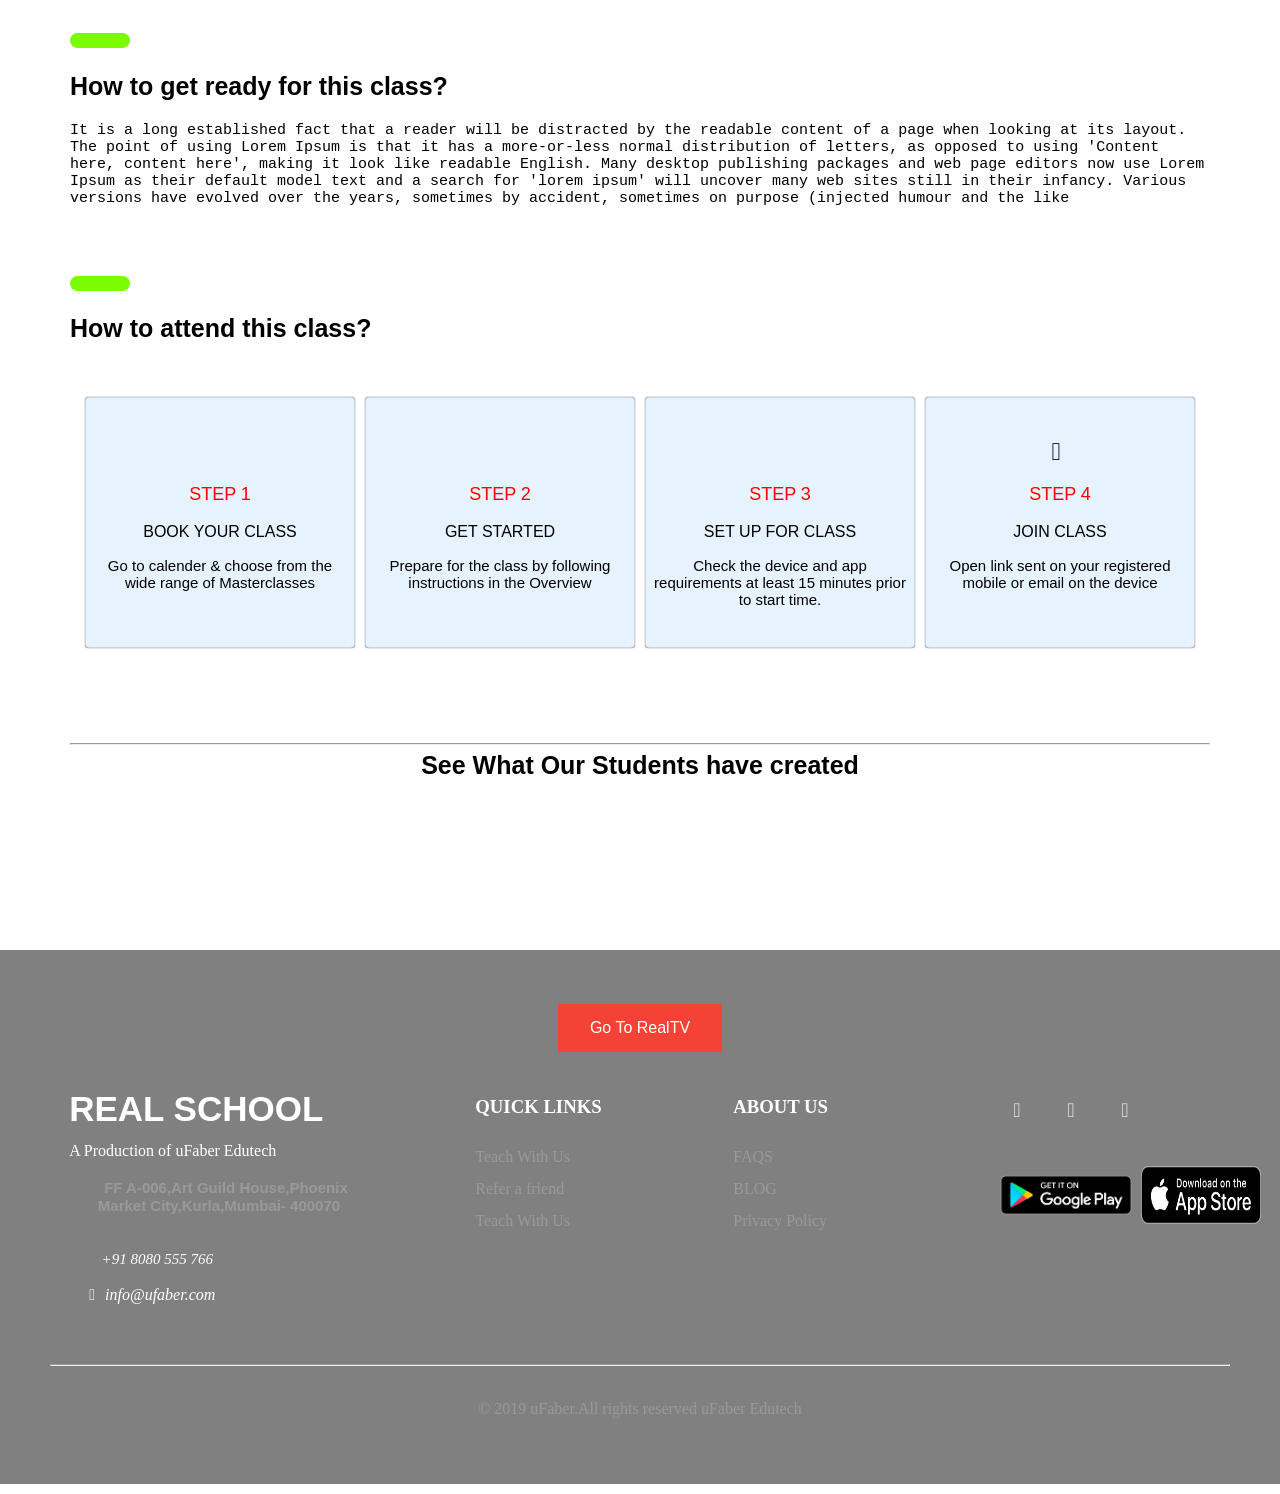
==== commit 7f57ea0a: "changed js" ====
--- a/home.html
+++ b/home.html
@@ -319,33 +319,53 @@
 </div>
 </footer>
 <script>
-if (screen && screen.width <= 600) {
-document.write('<script type="text/javascript" src="Goals.js"><\/script>');
+if( /Android|webOS|iPhone|iPad|iPod|BlackBerry|IEMobile|Opera Mini/i.test(navigator.userAgent) ) {
+  var badgeIndex = 0;
+  showBadge();
+  function showBadge() {
+    var i;
+    var badge__slides = document.getElementsByClassName("myBadges");
+    var badge__dots = document.getElementsByClassName("badge__dot");
+      for (i = 0; i < badge__slides.length; i++) {
+        badge__slides[i].style.display = "none";
+      }
+      badgeIndex++;
+      if (badgeIndex > badge__slides.length) {badgeIndex = 1}
+      for (i = 0; i < badge__dots.length; i++) {
+        badge__dots[i].className = badge__dots[i].className.replace(" active", "");
+      }
+      badge__slides[badgeIndex-1].style.display = "block";
+      badge__dots[badgeIndex-1].className += " active";
+      setTimeout(showBadge, 2000);
+    }
 }
 </script>
     <script ="https://cdnjs.cloudflare.com/ajax/libs/jquery/3.5.1/jquery.min.js"></script>
       <script>
-
-var skill__slideIndex = 0;
-showSlides();
-function showSlides() {
-  var j;
-  var skills__slides = document.getElementsByClassName("mySlides");
-  var skill__dots = document.getElementsByClassName("dot");
-    for (j = 0; j < skills__slides.length; j++) {
-      skills__slides[j].style.display = "none";
-    }
-    skill__slideIndex++;
-    if (skill__slideIndex > skills__slides.length) {skill__slideIndex = 1}
-    for (j = 0; j < skill__dots.length; j++) {
-      skill__dots[j].className = skill__dots[j].className.replace(" active", "");
-    }
-    skills__slides[skill__slideIndex-1].style.display = "block";
-    skill__dots[skill__slideIndex-1].className += " active";
-    setTimeout(showSlides, 2000); // Change image every 2 seconds
-
-
+      if( /Android|webOS|iPhone|iPad|iPod|BlackBerry|IEMobile|Opera Mini/i.test(navigator.userAgent) ) {
+        var skill__slideIndex = 0;
+
+        function showSlides() {
+          var j;
+          var skills__slides = document.getElementsByClassName("mySlides");
+          var skill__dots = document.getElementsByClassName("dot");
+            for (j = 0; j < skills__slides.length; j++) {
+              skills__slides[j].style.display = "none";
+            }
+            skill__slideIndex++;
+            if (skill__slideIndex > skills__slides.length) {skill__slideIndex = 1}
+            for (j = 0; j < skill__dots.length; j++) {
+              skill__dots[j].className = skill__dots[j].className.replace(" active", "");
+            }
+            skills__slides[skill__slideIndex-1].style.display = "block";
+            skill__dots[skill__slideIndex-1].className += " active";
+            setTimeout(showSlides, 2000); // Change image every 2 seconds
+
+
+        }
+    showSlides();
 }
+
 </script>
 <script src="cardSlider.js"></script>
     <script src="cards.js"></script>
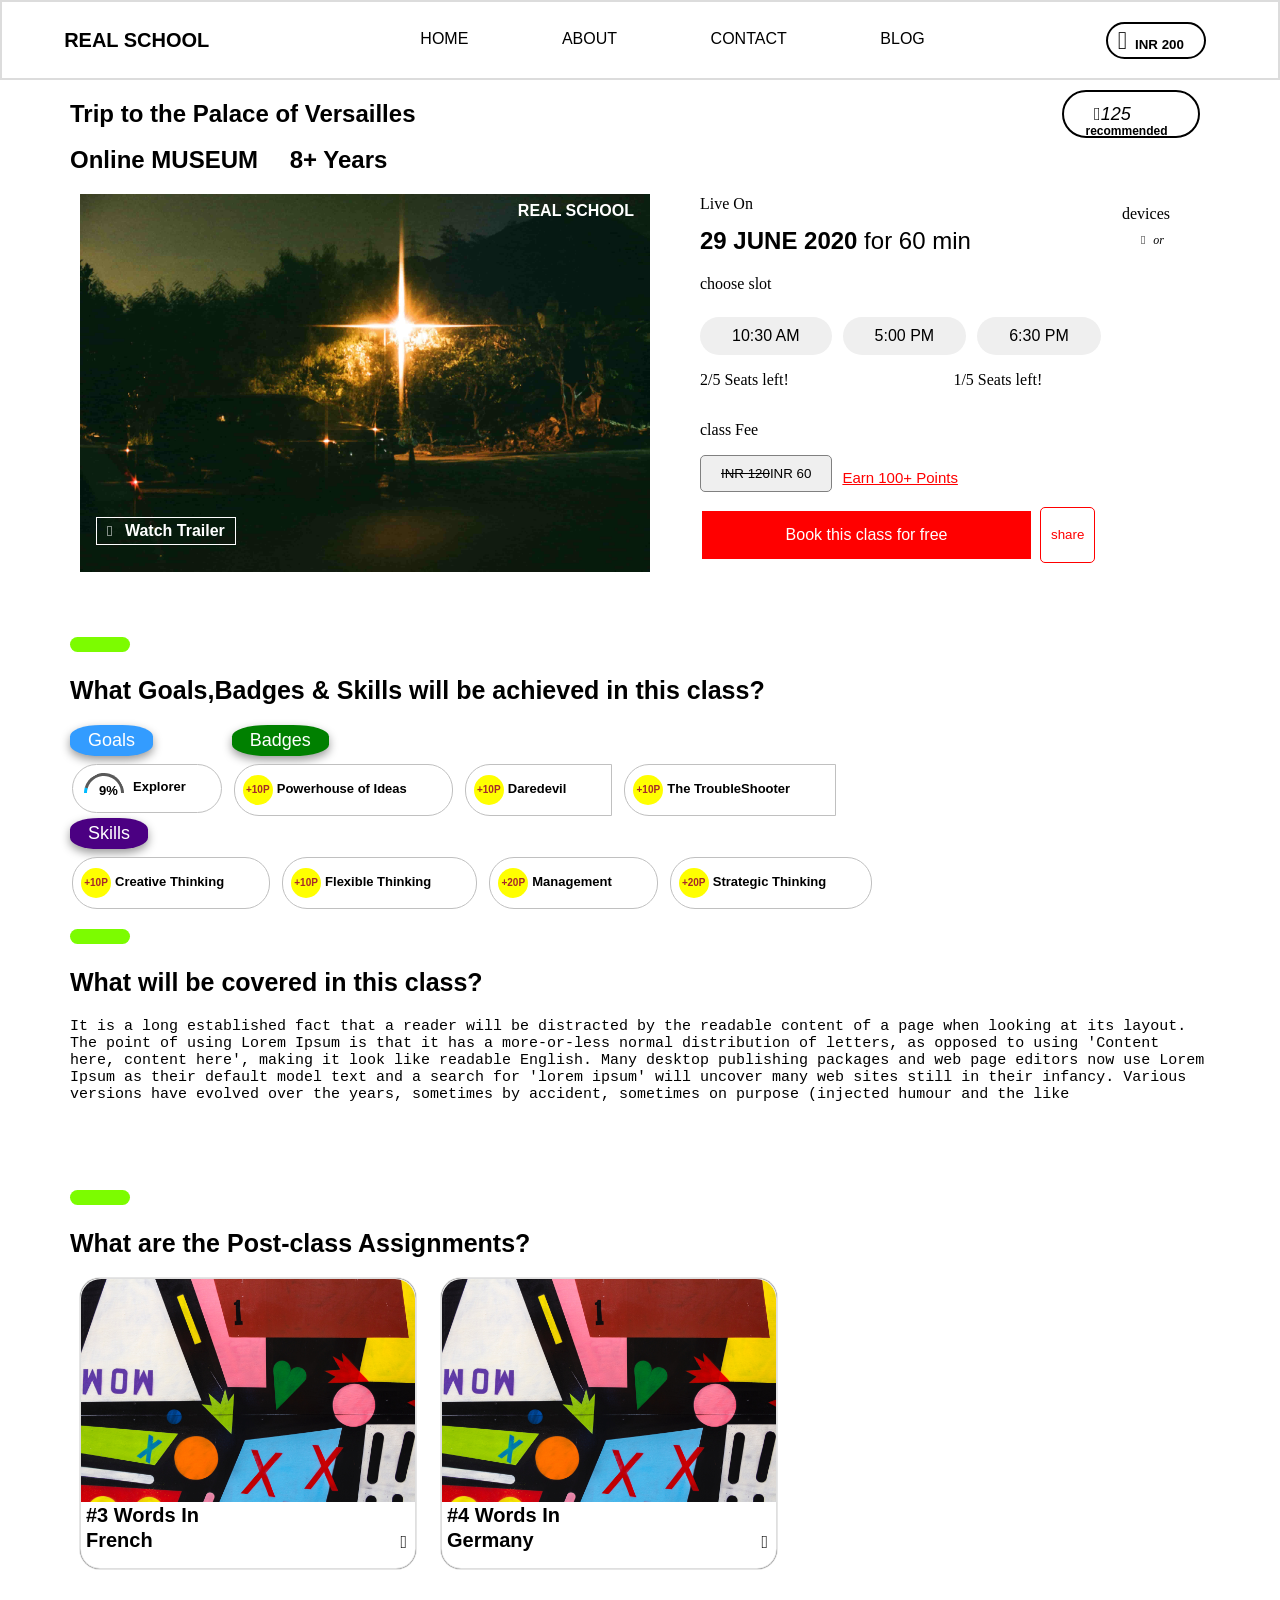
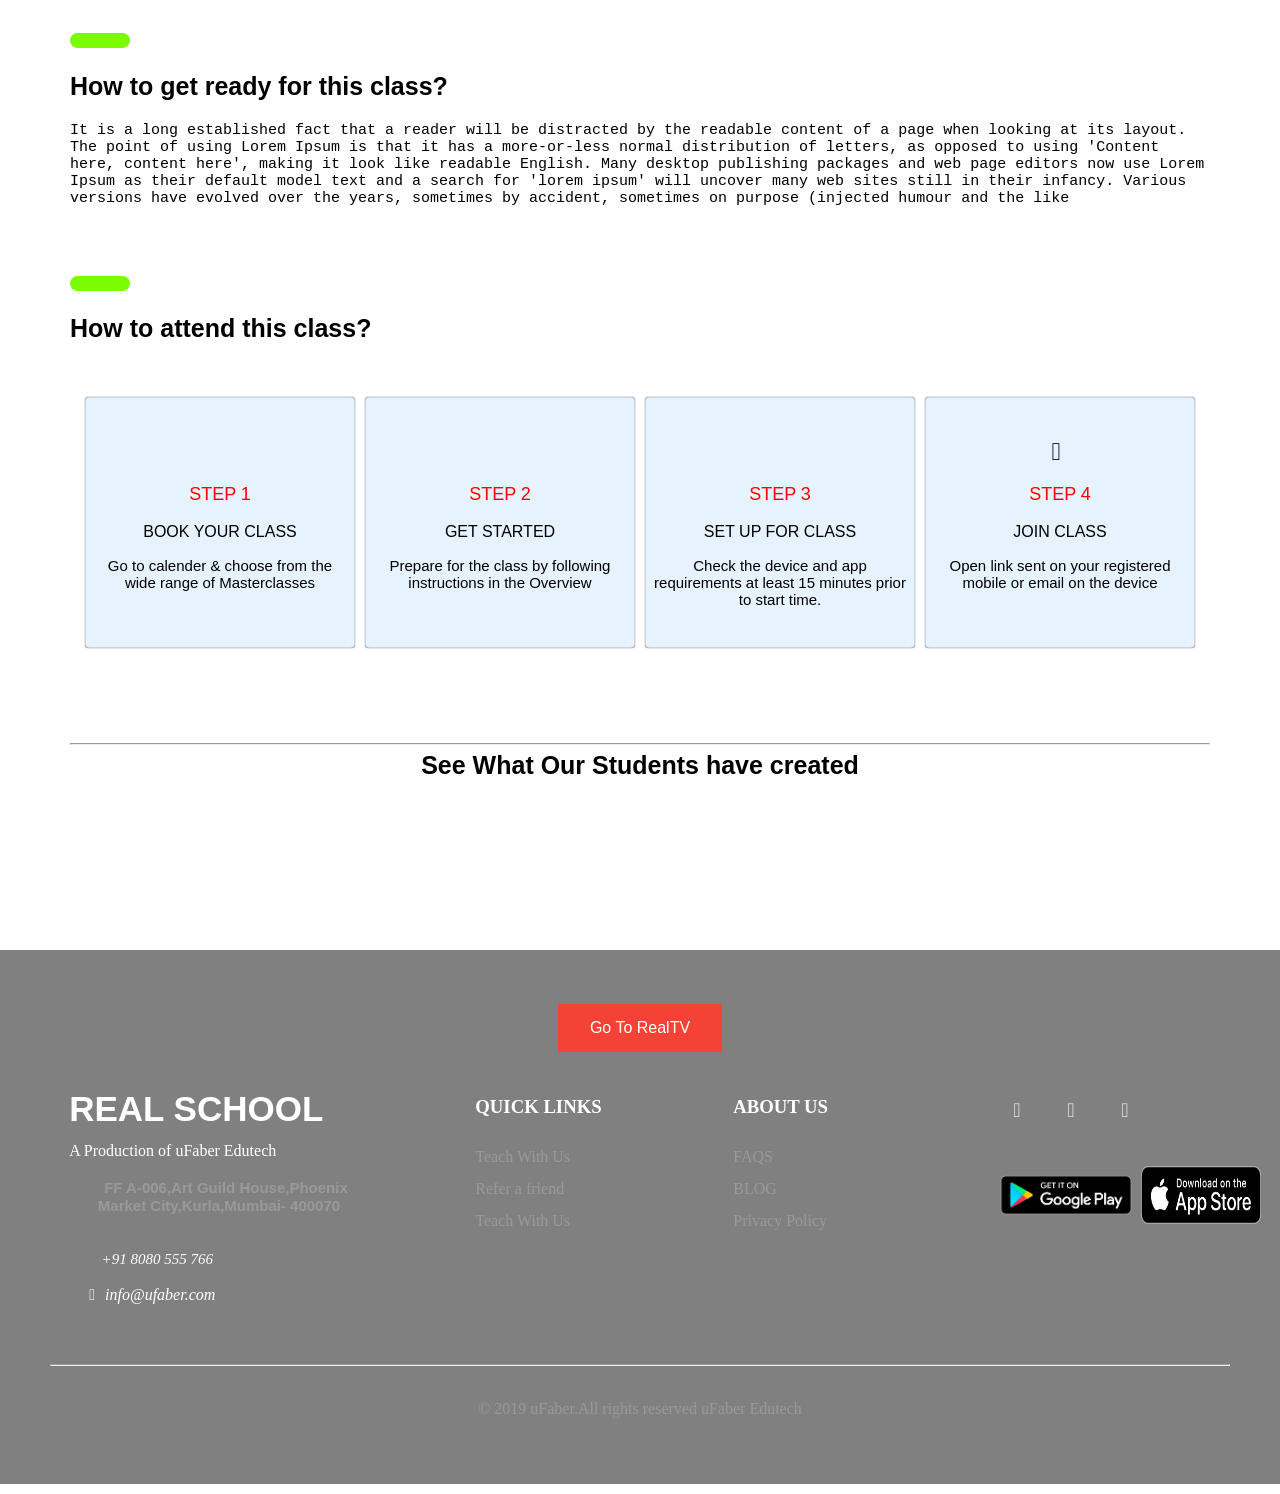
==== commit 3e124459: "fixed js" ====
--- a/home.html
+++ b/home.html
@@ -367,8 +367,55 @@
 }
 
 </script>
-<script src="cardSlider.js"></script>
-    <script src="cards.js"></script>
+<script>
+  if( /Android|webOS|iPhone|iPad|iPod|BlackBerry|IEMobile|Opera Mini/i.test(navigator.userAgent) ) {
+var cardIndex = 0;
+showcardSlider();
+function showcardSlider() {
+  var i;
+  var card__slides = document.getElementsByClassName("card");
+  var card__dots = document.getElementsByClassName("card_dot");
+
+    for (i = 0; i < card__slides.length; i++) {
+      card__slides[i].style.display = "none";
+    }
+    cardIndex++;
+    if (cardIndex > card__slides.length) {cardIndex = 1}
+    for (i = 0; i < card__dots.length; i++) {
+      card__dots[i].className = card__dots[i].className.replace(" active", "");
+    }
+    card__slides[cardIndex-1].style.display = "block";
+    card__dots[cardIndex-1].className += " active";
+    setTimeout(showcardSlider, 2000); // Change image every 2 seconds
+  }
+}
+</script>
+    <script src="cards.js">
+  if( /Android|webOS|iPhone|iPad|iPod|BlackBerry|IEMobile|Opera Mini/i.test(navigator.userAgent) ) {
+    var slideIndex = 0;
+    showCards();
+    function showCards() {
+      var i;
+      var slides = document.getElementsByClassName("class__card");
+      var dots = document.getElementsByClassName("class__card__dot");
+    if(window.innerWidth<600){
+        for (i = 0; i < slides.length; i++) {
+          slides[i].style.display = "none";
+        }
+        slideIndex++;
+        if (slideIndex > slides.length) {slideIndex = 1}
+        for (i = 0; i < dots.length; i++) {
+          dots[i].className = dots[i].className.replace(" active", "");
+        }
+        slides[slideIndex-1].style.display = "block";
+        dots[slideIndex-1].className += " active";
+        setTimeout(showCards, 8000);
+      }
+
+    }
+  }
+
+    </script>
 <script src="https://code.jquery.com/jquery-2.2.4.js"></script>
 <script src="https://cdnjs.cloudflare.com/ajax/libs/slick-carousel/1.8.1/slick.min.js"></script>
 <script src="https://kit.fontawesome.com/9a6b2c4018.js" crossorigin="anonymous"></script>
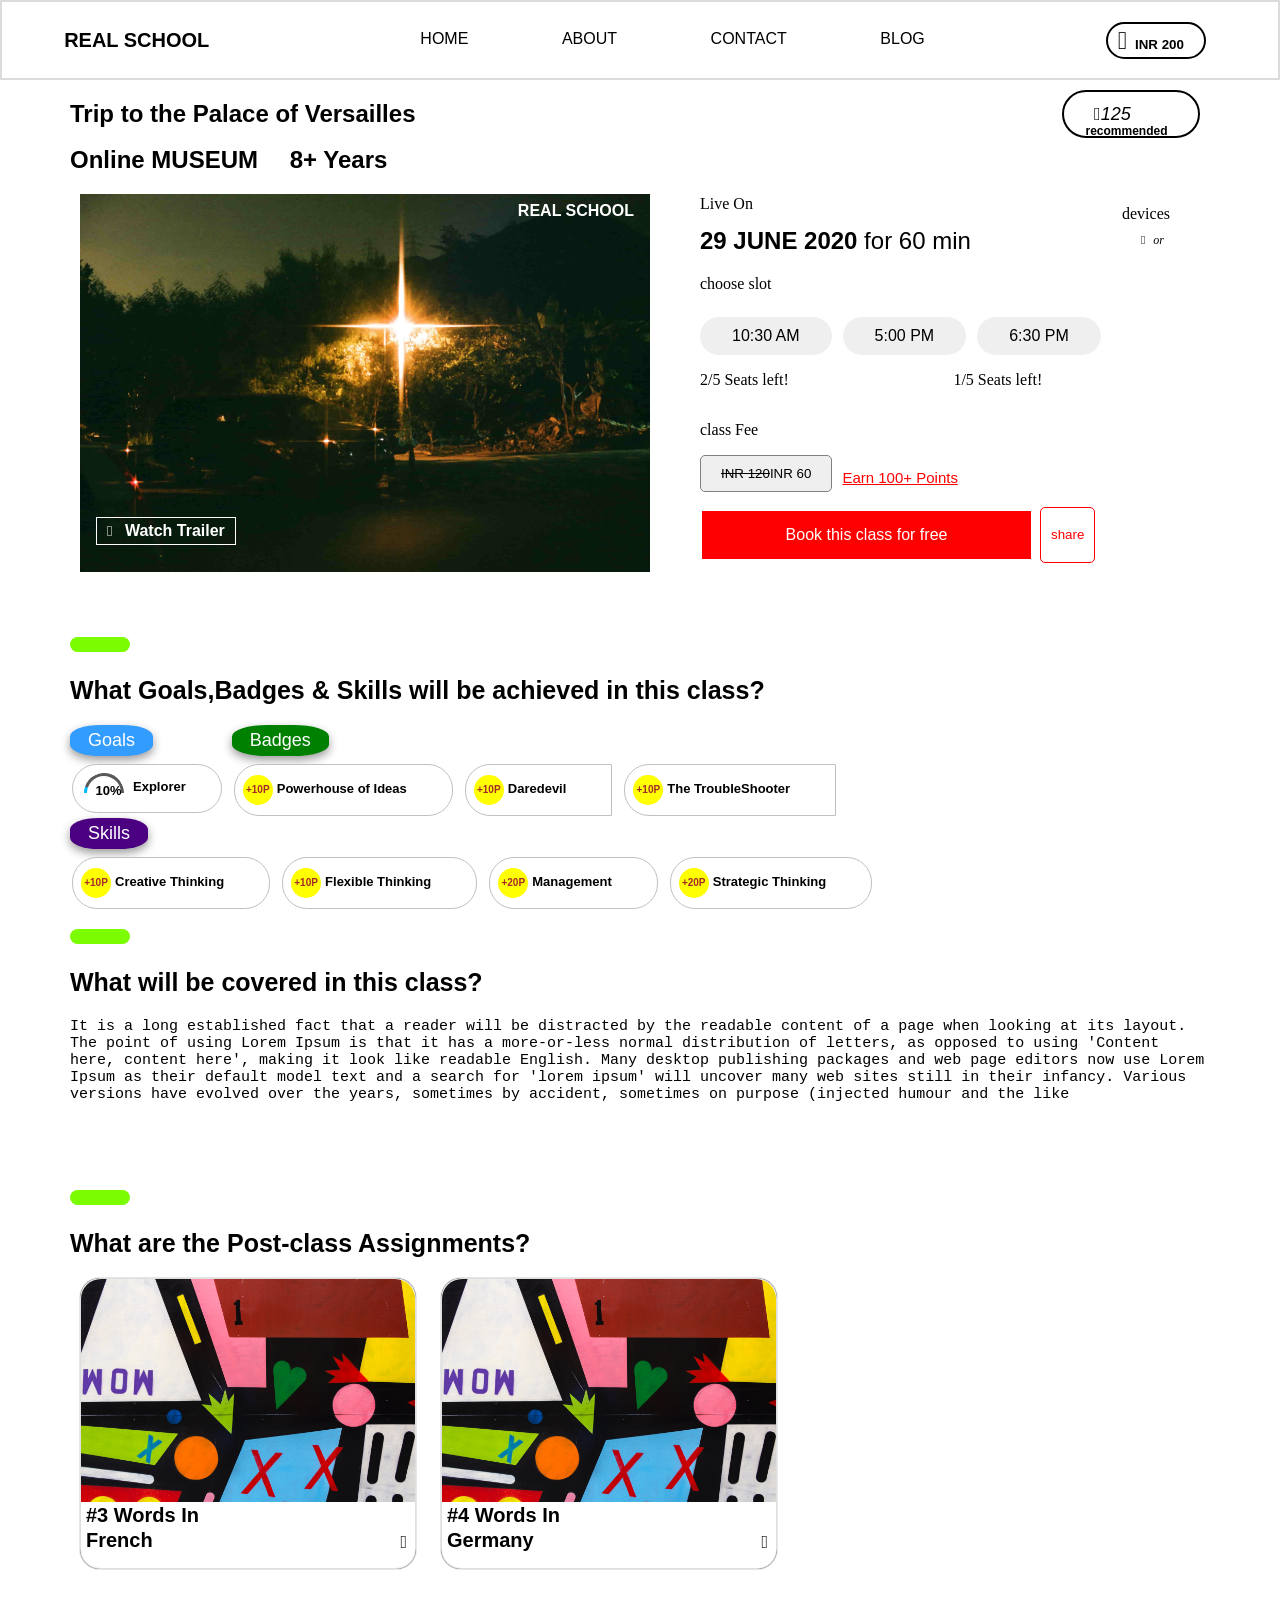
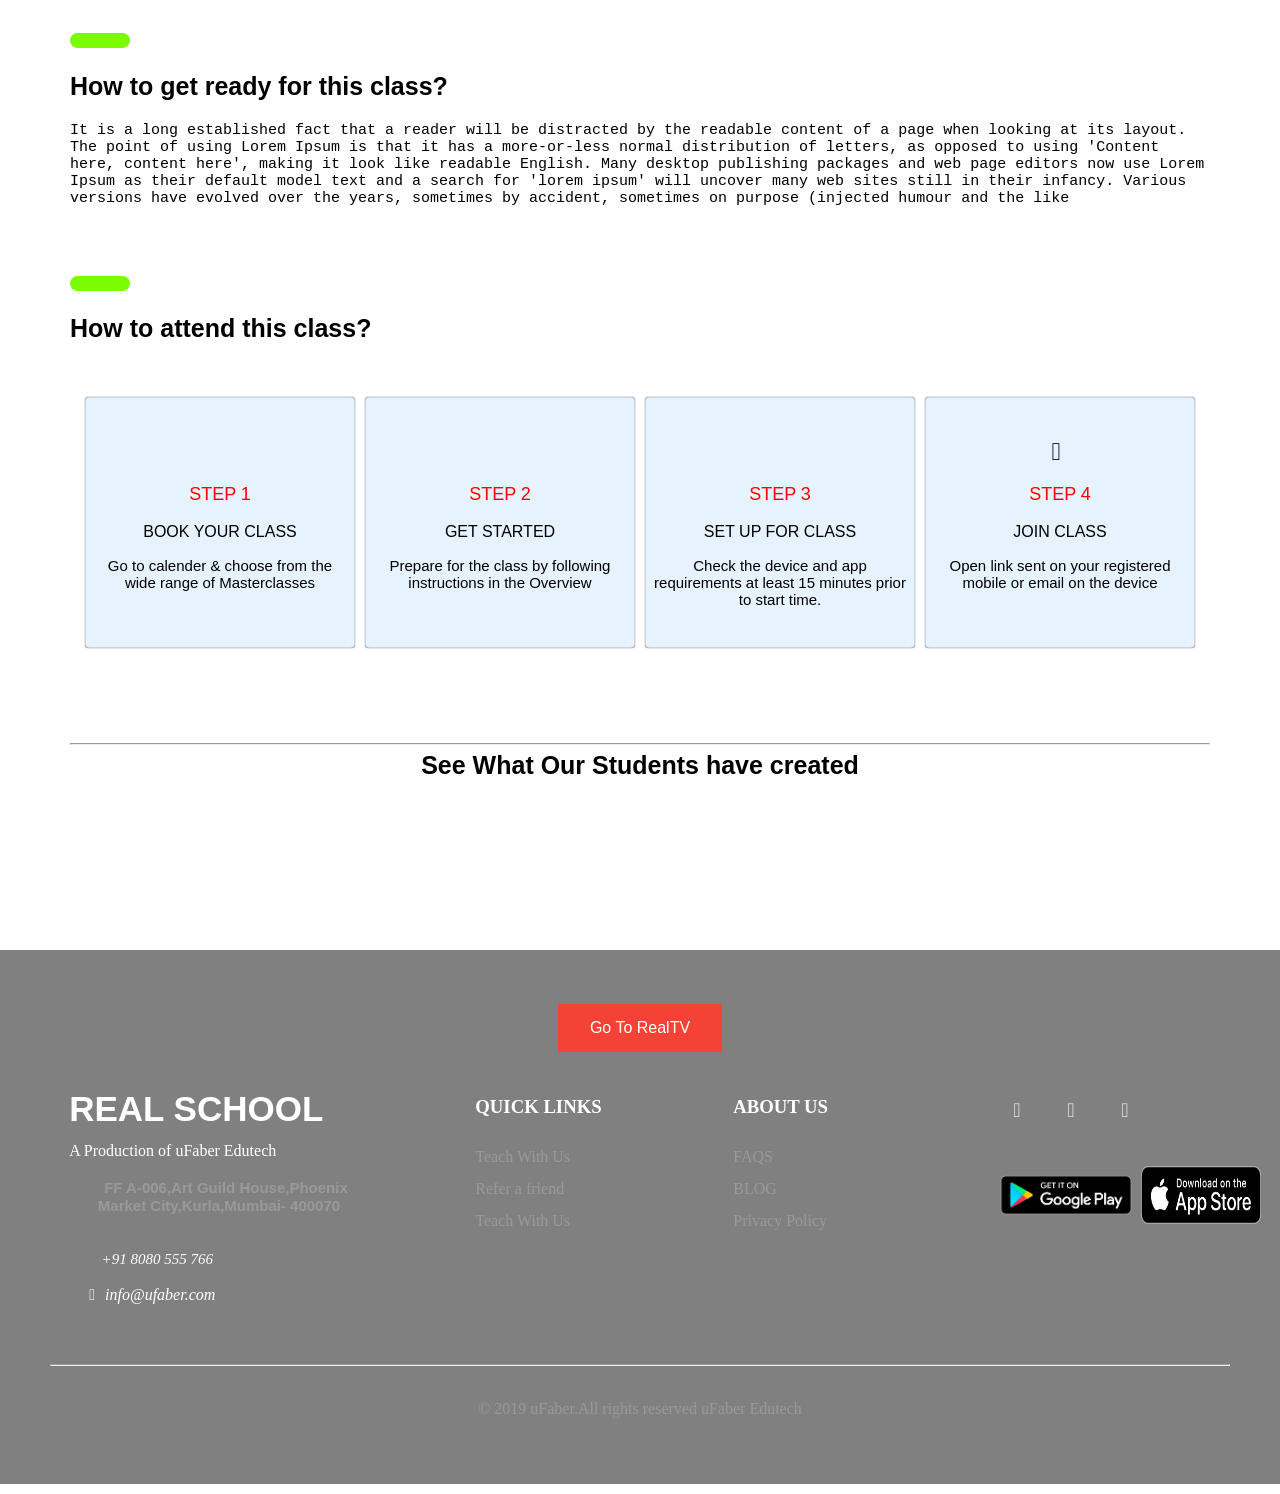
==== commit b287d48f: "fixed card js issue" ====
--- a/home.html
+++ b/home.html
@@ -398,7 +398,7 @@
       var i;
       var slides = document.getElementsByClassName("class__card");
       var dots = document.getElementsByClassName("class__card__dot");
-    if(window.innerWidth<600){
+
         for (i = 0; i < slides.length; i++) {
           slides[i].style.display = "none";
         }
@@ -412,7 +412,7 @@
         setTimeout(showCards, 8000);
       }
 
-    }
+    
   }
 
     </script>
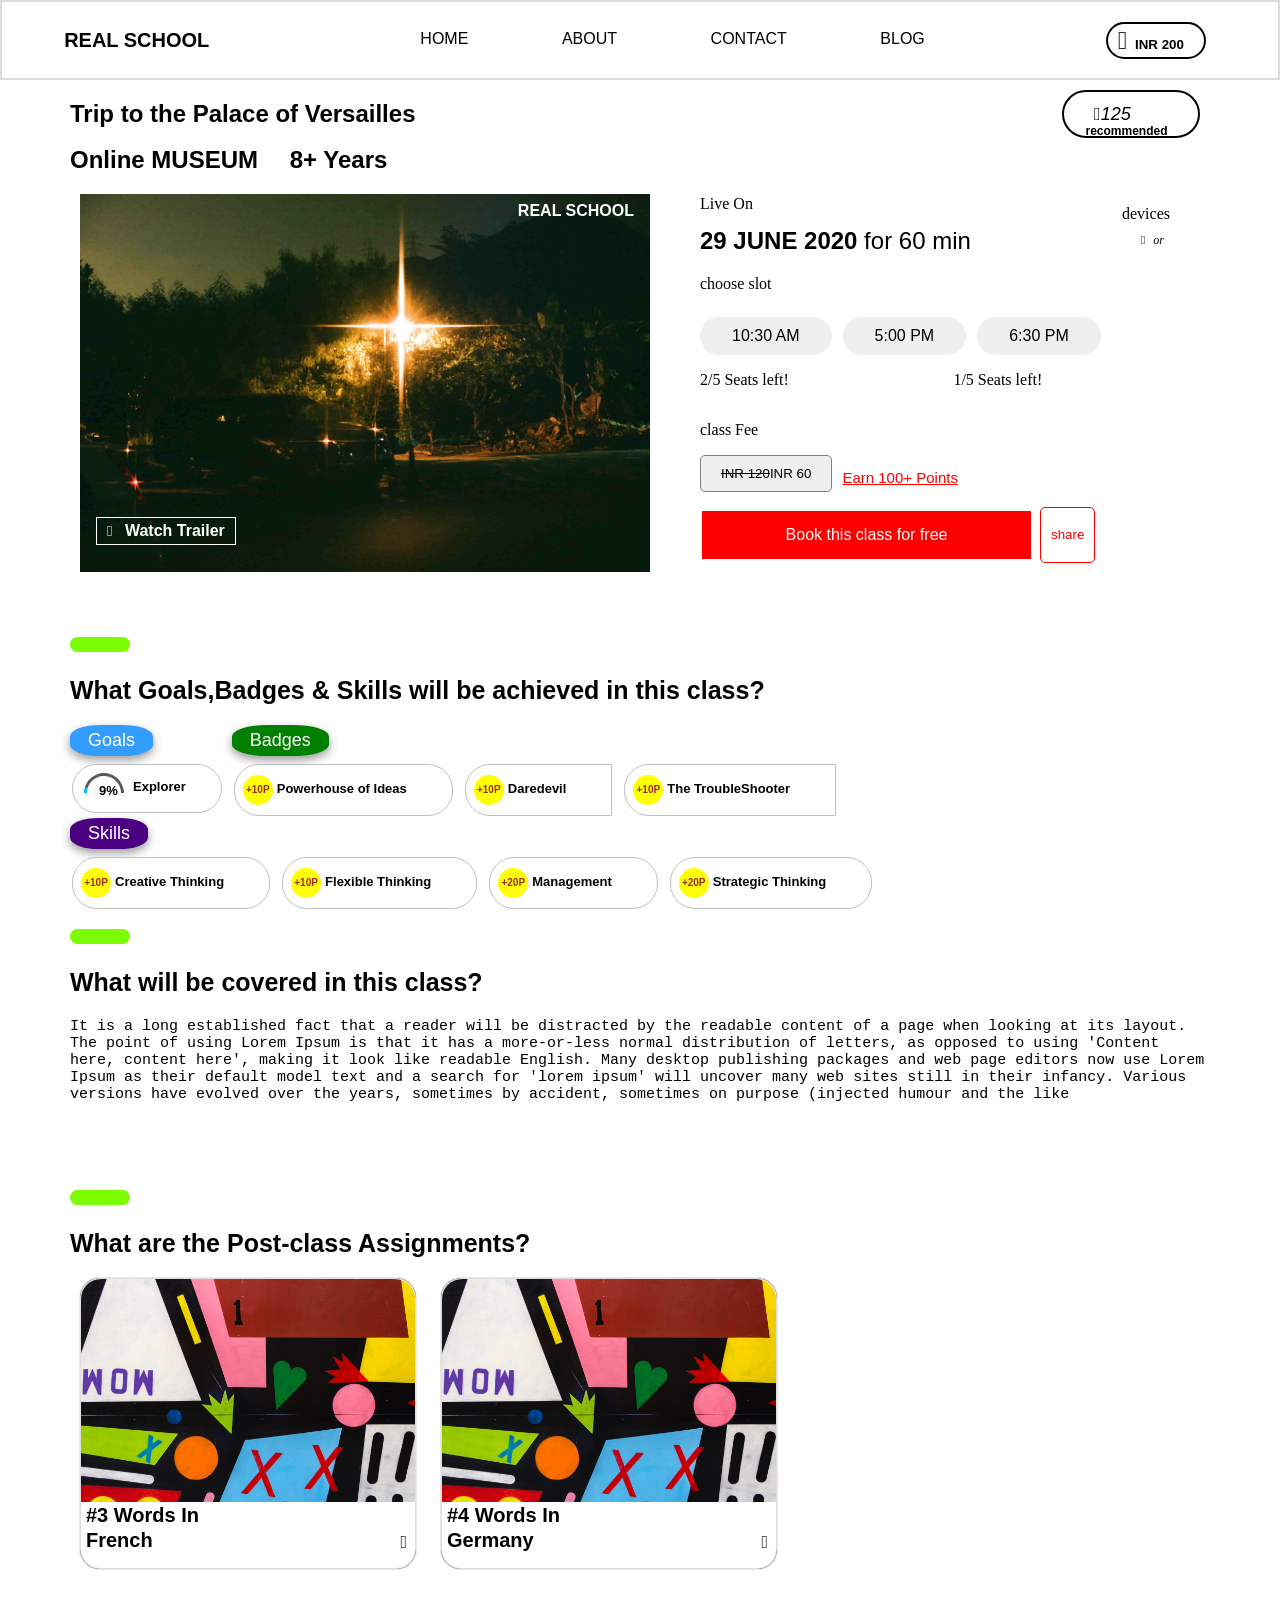
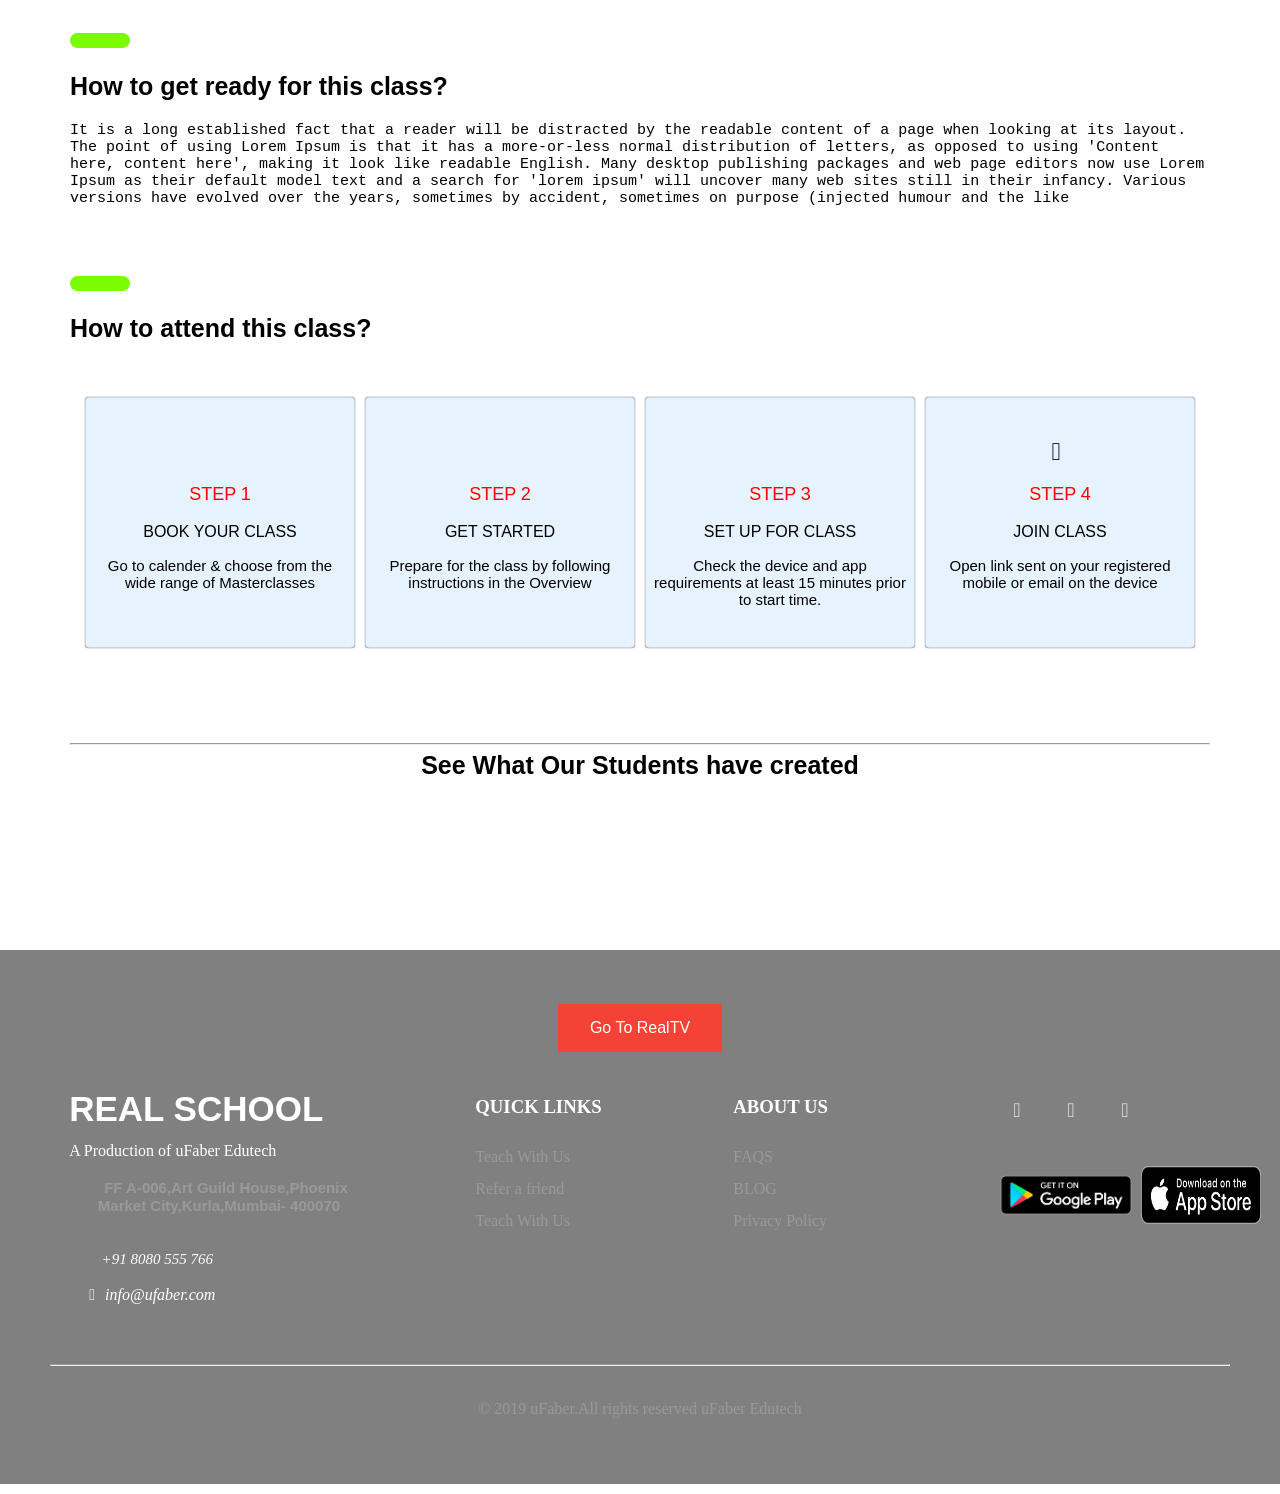
==== commit 33d9c054: "card js removed" ====
--- a/home.html
+++ b/home.html
@@ -390,7 +390,7 @@
   }
 }
 </script>
-    <script src="cards.js">
+    <script>
   if( /Android|webOS|iPhone|iPad|iPod|BlackBerry|IEMobile|Opera Mini/i.test(navigator.userAgent) ) {
     var slideIndex = 0;
     showCards();
@@ -411,8 +411,6 @@
         dots[slideIndex-1].className += " active";
         setTimeout(showCards, 8000);
       }
-
-    
   }
 
     </script>
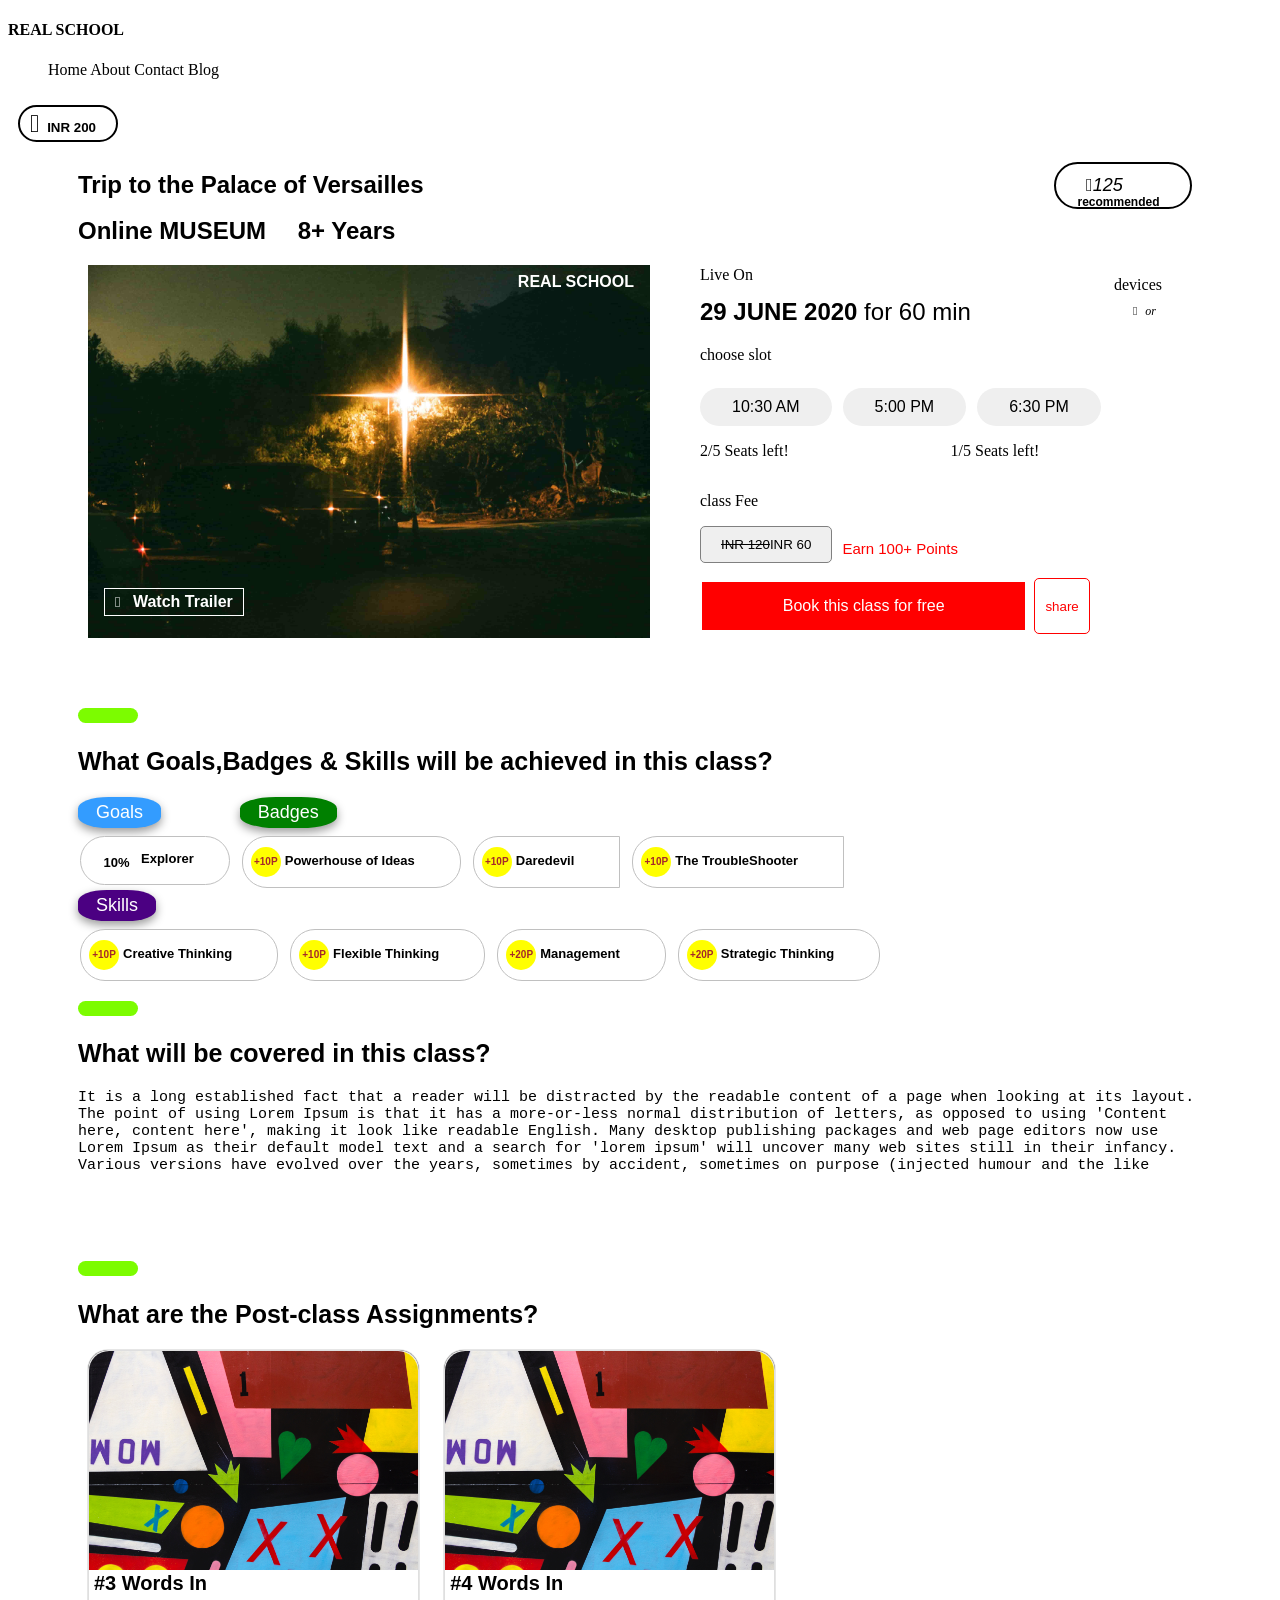
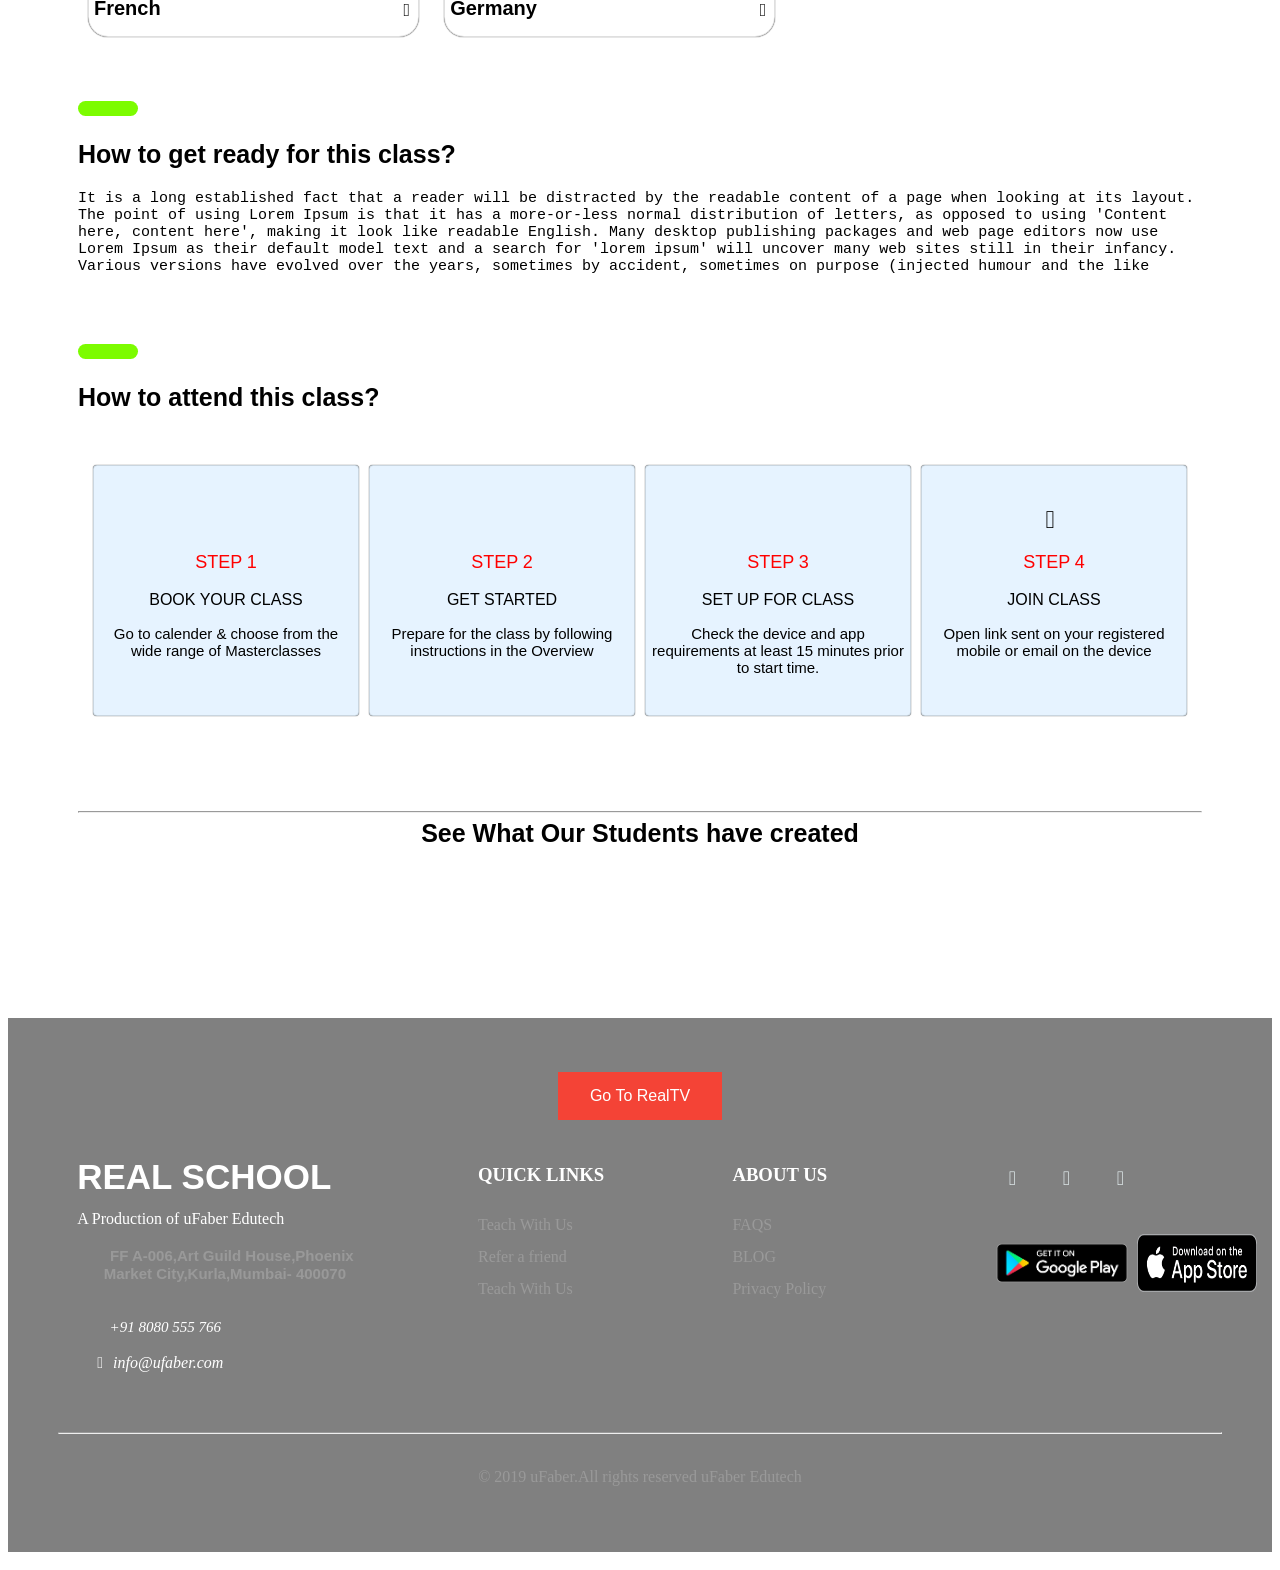
==== commit c97de8b8: "tried nav.js" ====
--- a/home.html
+++ b/home.html
@@ -423,5 +423,7 @@
   <script src="https://cdnjs.cloudflare.com/ajax/libs/jquery/3.2.1/jquery.min.js"></script>
   <script src="target.js"></script>
 
+
+<script src="nav.js"></script>
   </body>
 </html>
--- a/nav.css
+++ b/nav.css
@@ -1,132 +1,123 @@
 
-body {
+
+
+
+
+
+
+
+
+
+
+
+
+
+
+
+
+
+
+
+
+
+
+
+
+
+
+
+
+a {
+  text-decoration: none;
+  color: #000;
+}
+header {
+  width: 100%;
+  margin: 0;
+  padding: 0;
+  background: #fff;
+  overflow: hidden;
+}
+header .container {
+  width: 90%;
+  margin: 0 auto;
+  padding: 17px 22px;
+}
+@media all and (max-width: 699px) {
+  header .container {
+    width: 90%;
+  }
+}
+header .brand,
+header .navbar {
+  float: left;
+  position: relative;
+  top: -8px;
+}
+
+.brand img{
+  position:relative;
+  top:6px;
+}
+header nav {
+  float: right;
+  margin-right: 27px;
+  margin-top: 3px;
+}
+@media all and (max-width: 699px) {
+  header nav {
+    clear: both;
+    width: 100%;
+  }
+}
+header nav .navbar {
+  list-style: none;
   margin: 0;
   padding: 0;
 }
-div{
-  box-sizing: border-box;
+@media all and (max-width: 699px) {
+  header nav .navbar {
+    display: none;
+    width: 100%;
+  }
 }
-nav{
-  font-family: sans-serif;
-  font-weight: 500;
-  background:;
-  display: flex;
-  justify-content:space-around;
-  align-items: center;
-  color: black;
-  border:2px solid #DCDCDC;
+.bar {
+  width: 25px;
+  height: auto;
+  float: right;
+  display: none;
+  margin-right: 14px;
+  position: relative;
+  top: -5px;
 }
-
-#school {
-  font-size: 20px;
-  font-weight: 700;
-  font-family: sans-serif;
-}
-.nav-links {
-    display: flex;
-    justify-content:space-around;
-    width: 50%;
-    text-transform: uppercase;
-}
-.nav-links a{
-  display: block;
-   text-transform: uppercase;
-   text-decoration: none;
-   color: black;
-  border-bottom:2px solid transparent;
-  transition:0.5s ease;
-  transform: translateX(0%);
-}
-.nav-links a:hover{
-  color:#38b8ff;
-  letter-spacing: 5px;
-}
-
-.burger{
-  display: none;
-}
-.burger div{
-  width: 25px;
-  height: 3px;
-  background: black;
-  margin: 5px;
-  transition:all 0.5s ease;
-}
-@media only screen and (max-width: 760px){
-   nav{
-    justify-content: space-between;
-    padding: 0 5vw;
-  }
-  .nav-links{
-    position: absolute;
-    right: 0;
-    top:8vh;
-    min-height:92vh;
-    background: #333;
-    display: flex;
-    flex-direction: column;
-    align-items: center;
-    width: 50%;
-    margin: 0;
-    padding: 0;
-    transform: translateX(100%);
-    transition:All 0.5s ease-in;
-  }
-  .nav-links a{
-    opacity: 0;
-
-  }
-  .button {
-    margin:0;
-    padding:0;
-  }
-
-  .burger{
+@media all and (max-width: 699px) {
+  .bar {
     display: block;
   }
-
 }
-@media screen and (max-width:600px){
-  #school {
-    font-size: 12px;
+.bar div {
+  width: 90%;
+  height: 3px;
+  background: #000;
+  margin: 5px 0;
+}
+.navbar li {
+  display: inline-block;
+  padding: 8px 13px;
+}
+@media all and (max-width: 699px) {
+  .navbar li {
+    text-align: center;
+    display: list-item;
   }
 }
-@media only screen and (max-width: 640px){
-
-  nav{
-    justify-content: space-between;
-  }
-    padding: 0 5vw;
-
+.lbtn {
+  border: 0px;
+  background: #ff2b2b;
+  border-radius: 30px;
+  color: white;
+  padding: 9px 27px;
+  top: -5px;
+  float: right;
+  position: relative;
 }
-.nav-active{
-  transform: translateX(0);
-}
-@media only screen and (max-width: 460px){
-  .nav-links{
-    width: 100%;
-    transition:All 0.5s ease;
-  }
-}
-.nav-active{
-  transform: translateX(0);
-}
-@keyframes navLinkFade{
-  from{
-    opacity: 0;
-    transform: translateX(50px);
-  }
-  to{
-    opacity: 1;
-    transform: translateX(0);
-  }
-}
-.toggle .line1{
-   transform: rotate(-45deg) translate(-5px,6px );
-}
-.toggle .line2{
-   opacity: 0;
-}
-.toggle .line3{
-   transform: rotate(45deg) translate(-5px,-6px );
-}
--- a/styles.css
+++ b/styles.css
@@ -1,4 +1,3 @@
-
 
 body {
     box-sizing: border-box;
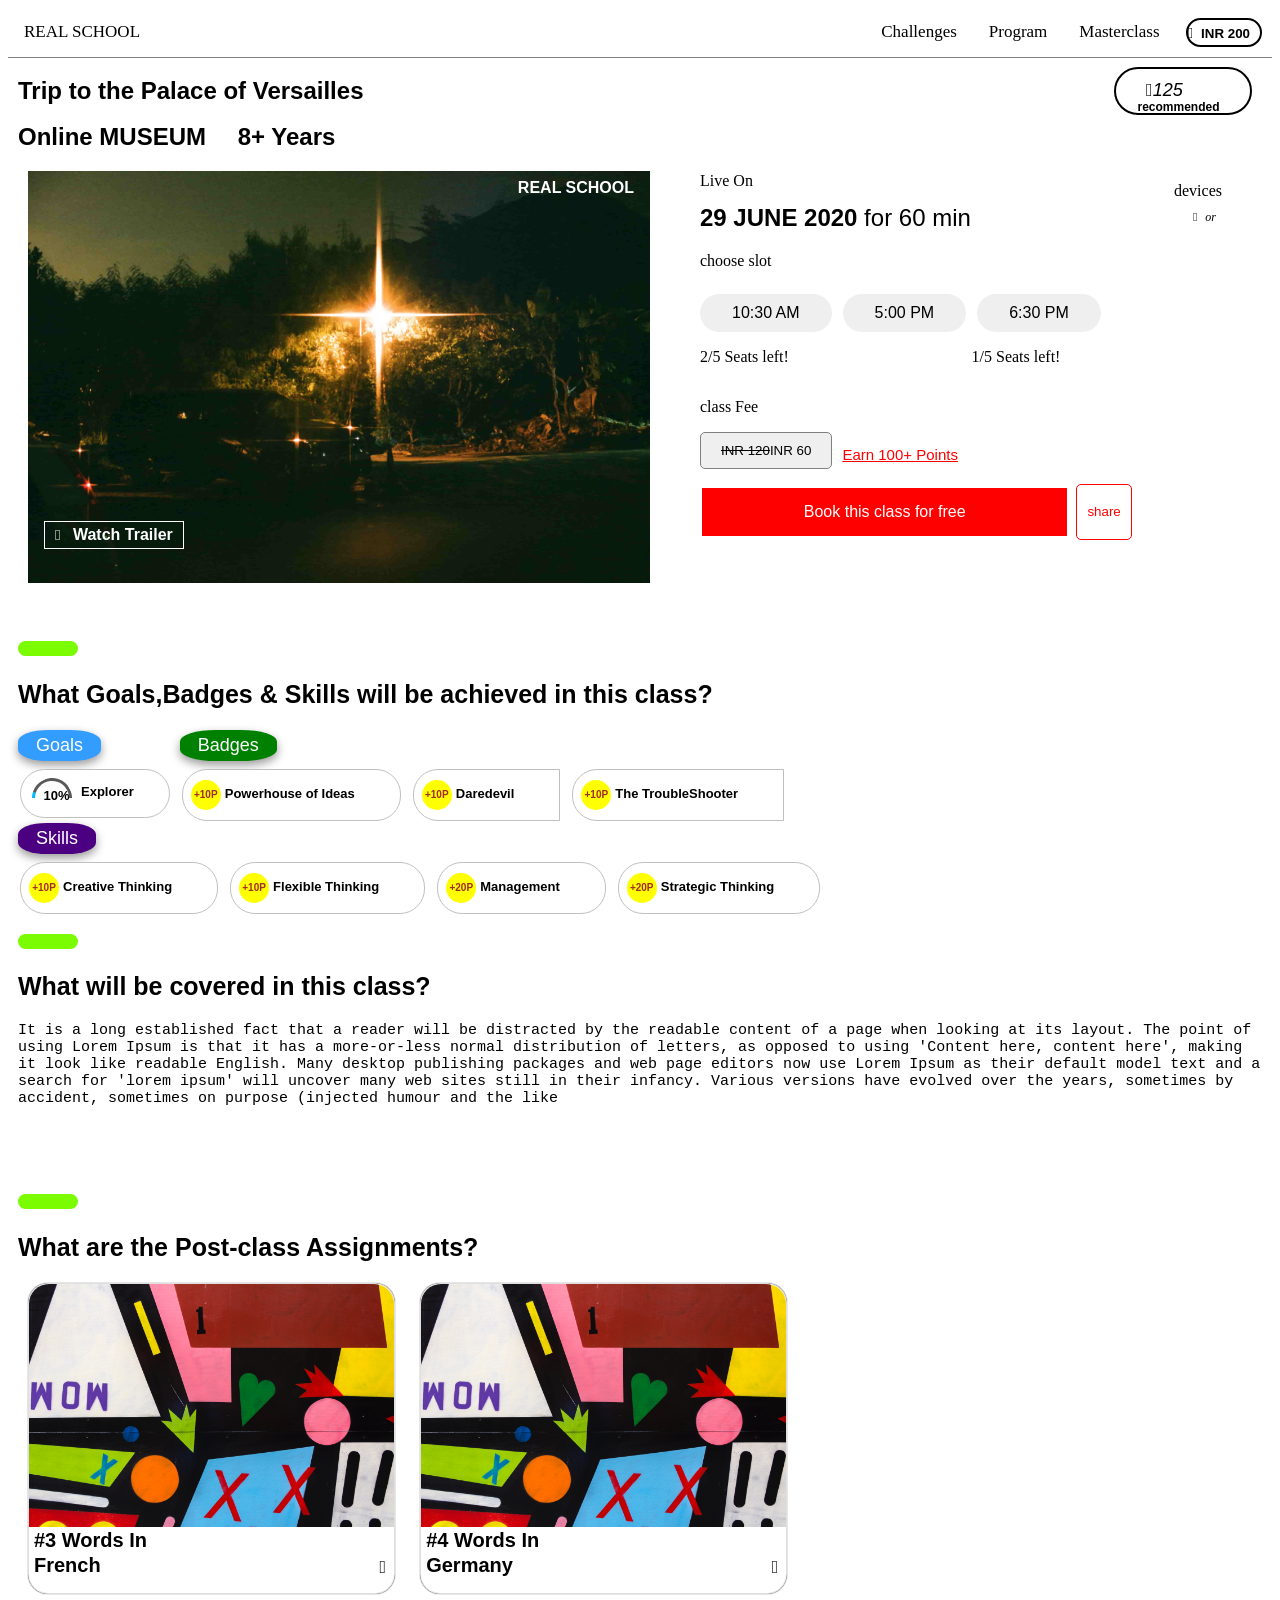
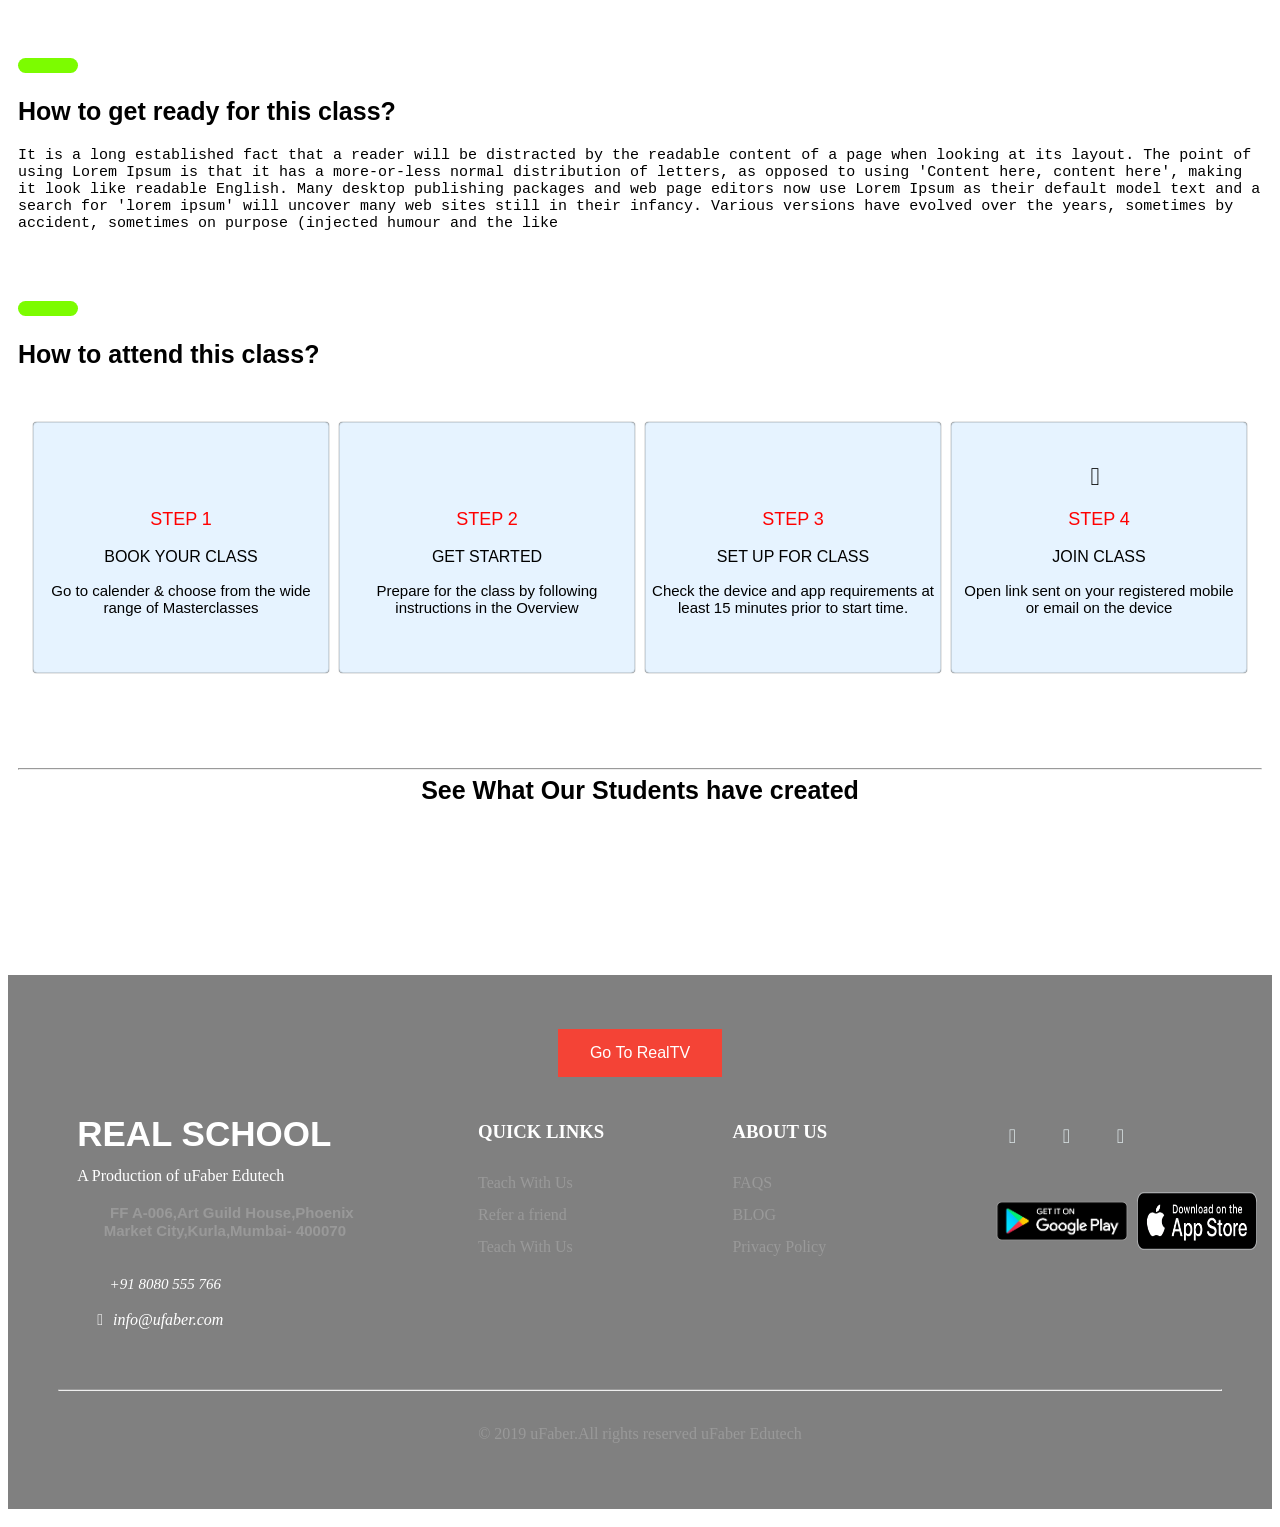
==== commit e6a7278d: "fixed nav bar" ====
--- a/home.html
+++ b/home.html
@@ -14,24 +14,15 @@
     <title></title>
   </head>
   <body>
-    <nav>
-  <div class="logo">
-      <h4 id="school">REAL SCHOOL</h4>
-  </div>
-  <ul class="nav-links">
-      <a href="#">Home</a>
-      <a href="#">About</a>
-      <a href="#">Contact</a>
-     <a href="#">Blog</a>
-
-  </ul>
-<button class="profile"><i class="fas fa-user-circle" style="font-size:25px;margin-top:2px;margin-left:-10px"></i><span id="profile__currency">INR 200</span></button>
-  <div class="burger">
-    <div class="line1"></div>
-    <div class="line2"></div>
-    <div class="line3"></div>
-  </div>
-</nav>
+
+<div class="topnav" id="myTopnav">
+  <a href="#home" class="active">REAL SCHOOL</a>
+  <button class="profile"><i class="fas fa-user-circle" style="font-size:15px;margin-top:2px;margin-left:-10px"></i><span id="profile__currency">INR 200</span></button>
+  <a href="#news">Masterclass</a>
+  <a href="#contact">Program</a>
+  <a href="#about">Challenges</a>
+  <a href="javascript:void(0);" style="font-size:15px;" class="icon" onclick="myFunction()">&#9776;</a>
+</div>
 <script src="nav.js"></script>
 <section id="section">
    <div class="header__section">
@@ -423,7 +414,5 @@
   <script src="https://cdnjs.cloudflare.com/ajax/libs/jquery/3.2.1/jquery.min.js"></script>
   <script src="target.js"></script>
 
-
-<script src="nav.js"></script>
   </body>
 </html>
--- a/nav.css
+++ b/nav.css
@@ -1,123 +1,138 @@
+.profile {
+  float: right;
+  border:2px solid black;
+  border-radius: 25px;
+  background: white;
+  margin: 10px;
+  padding:4px 10px;
+}
+#profile__currency{
+  font-weight: bold;
+  margin-top: -15%;
+}
+
+.topnav {
+  padding: 0;
+  overflow: hidden;
+  background-color: white;
+  box-shadow: 0px 1px grey;
+}
+
+.topnav a {
+  float: left;
+  display: block;
+  color: black;
+  text-align: center;
+  padding: 14px 16px;
+  text-decoration: none;
+  font-size: 17px;
+  background-color: white;
+}
+
+.active {
+  color: black;
+}
+
+.topnav .icon {
+  display: none;
+}
+
+.dropdown {
+  float: left;
+  overflow: hidden;
+}
+
+.dropdown .dropbtn {
+  font-size: 17px;
+  border: none;
+  outline: none;
+  color: white;
+  padding: 14px 16px;
+  background-color: inherit;
+  font-family: inherit;
+  margin: 0;
+}
+
+.dropdown-content {
+  display: none;
+  position: absolute;
+  background-color: #f9f9f9;
+  min-width: 160px;
+  box-shadow: 0px 8px 16px 0px rgba(0,0,0,0.2);
+  z-index: 1;
+}
 
 
+.dropdown-content a {
+  float: none;
+  color: black;
+  padding: 12px 16px;
+  text-decoration: none;
+  display: block;
+  text-align: left;
+}
 
+ .dropdown:hover .dropbtn {
+  background-color: yellow;
+  color: white;
+}
 
+.dropdown-content a:hover {
+  background-color: #ddd;
+  color: black;
+}
 
-
-
-
-
-
-
-
-
-
-
-
-
-
-
-
-
-
-
-
-
-
-
-
-
-a {
-  text-decoration: none;
-  color: #000;
+.dropdown:hover .dropdown-content {
+  display: block;
 }
-header {
-  width: 100%;
-  margin: 0;
-  padding: 0;
-  background: #fff;
-  overflow: hidden;
-}
-header .container {
-  width: 90%;
-  margin: 0 auto;
-  padding: 17px 22px;
-}
-@media all and (max-width: 699px) {
-  header .container {
-    width: 90%;
+ .topnav a:not(:first-child){
+ float:right;
+ }
+@media screen and (max-width: 600px) {
+  .topnav a:not(:first-child), .dropdown .dropbtn {
+    display: none;
+  }
+  .topnav a.icon {
+    float: right;
+    display: block;
+  }
+  .profile{
+    float: right;
   }
 }
-header .brand,
-header .navbar {
-  float: left;
-  position: relative;
-  top: -8px;
+
+@media screen and (max-width: 600px) {
+  .topnav.responsive {position: relative;}
+  .topnav.responsive .icon {
+    position: absolute;
+    right: 0;
+    top: 0;
+  }
+  .topnav.responsive a {
+    float: none;
+    display: block;
+    text-align: left;
+  }
+  .topnav.responsive .dropdown {float: none;}
+  .topnav.responsive .dropdown-content {position: relative;}
+  .topnav.responsive .dropdown .dropbtn {
+    display: block;
+    width: 100%;
+    text-align: left;
+  }
 }
 
-.brand img{
-  position:relative;
-  top:6px;
-}
-header nav {
-  float: right;
-  margin-right: 27px;
-  margin-top: 3px;
-}
-@media all and (max-width: 699px) {
-  header nav {
-    clear: both;
-    width: 100%;
+@media screen and (min-width:370px) and (max-width:410px){
+  .profile{
+    float: none;
+    position:relative;
+    left:20%;
   }
 }
-header nav .navbar {
-  list-style: none;
-  margin: 0;
-  padding: 0;
-}
-@media all and (max-width: 699px) {
-  header nav .navbar {
-    display: none;
-    width: 100%;
+@media screen and (min-width:411px) and (max-width:600px){
+  .profile{
+    float: none;
+    position:relative;
+    left:13%;
   }
 }
-.bar {
-  width: 25px;
-  height: auto;
-  float: right;
-  display: none;
-  margin-right: 14px;
-  position: relative;
-  top: -5px;
-}
-@media all and (max-width: 699px) {
-  .bar {
-    display: block;
-  }
-}
-.bar div {
-  width: 90%;
-  height: 3px;
-  background: #000;
-  margin: 5px 0;
-}
-.navbar li {
-  display: inline-block;
-  padding: 8px 13px;
-}
-@media all and (max-width: 699px) {
-  .navbar li {
-    text-align: center;
-    display: list-item;
-  }
-}
-.lbtn {
-  border: 0px;
-  background: #ff2b2b;
-  border-radius: 30px;
-  color: white;
-  padding: 9px 27px;
-  top: -5px;
-  float: right;
-  position: relative;
-}
--- a/styles.css
+++ b/styles.css
@@ -3,21 +3,9 @@
     box-sizing: border-box;
       overflow-x: hidden;
 }
-
-.profile {
-  border:2px solid black;
-  border-radius: 25px;
-  background: white;
-  margin: 10px;
-  padding:2px 20px;
-}
-#profile__currency{
-  font-weight: bold;
-  margin-top: -15%;
-}
 #section {
-  margin-left: 70px;
-  margin-right: 70px;
+  margin-left: 10px;
+  margin-right: 10px;
 }
 
 .header__one {
